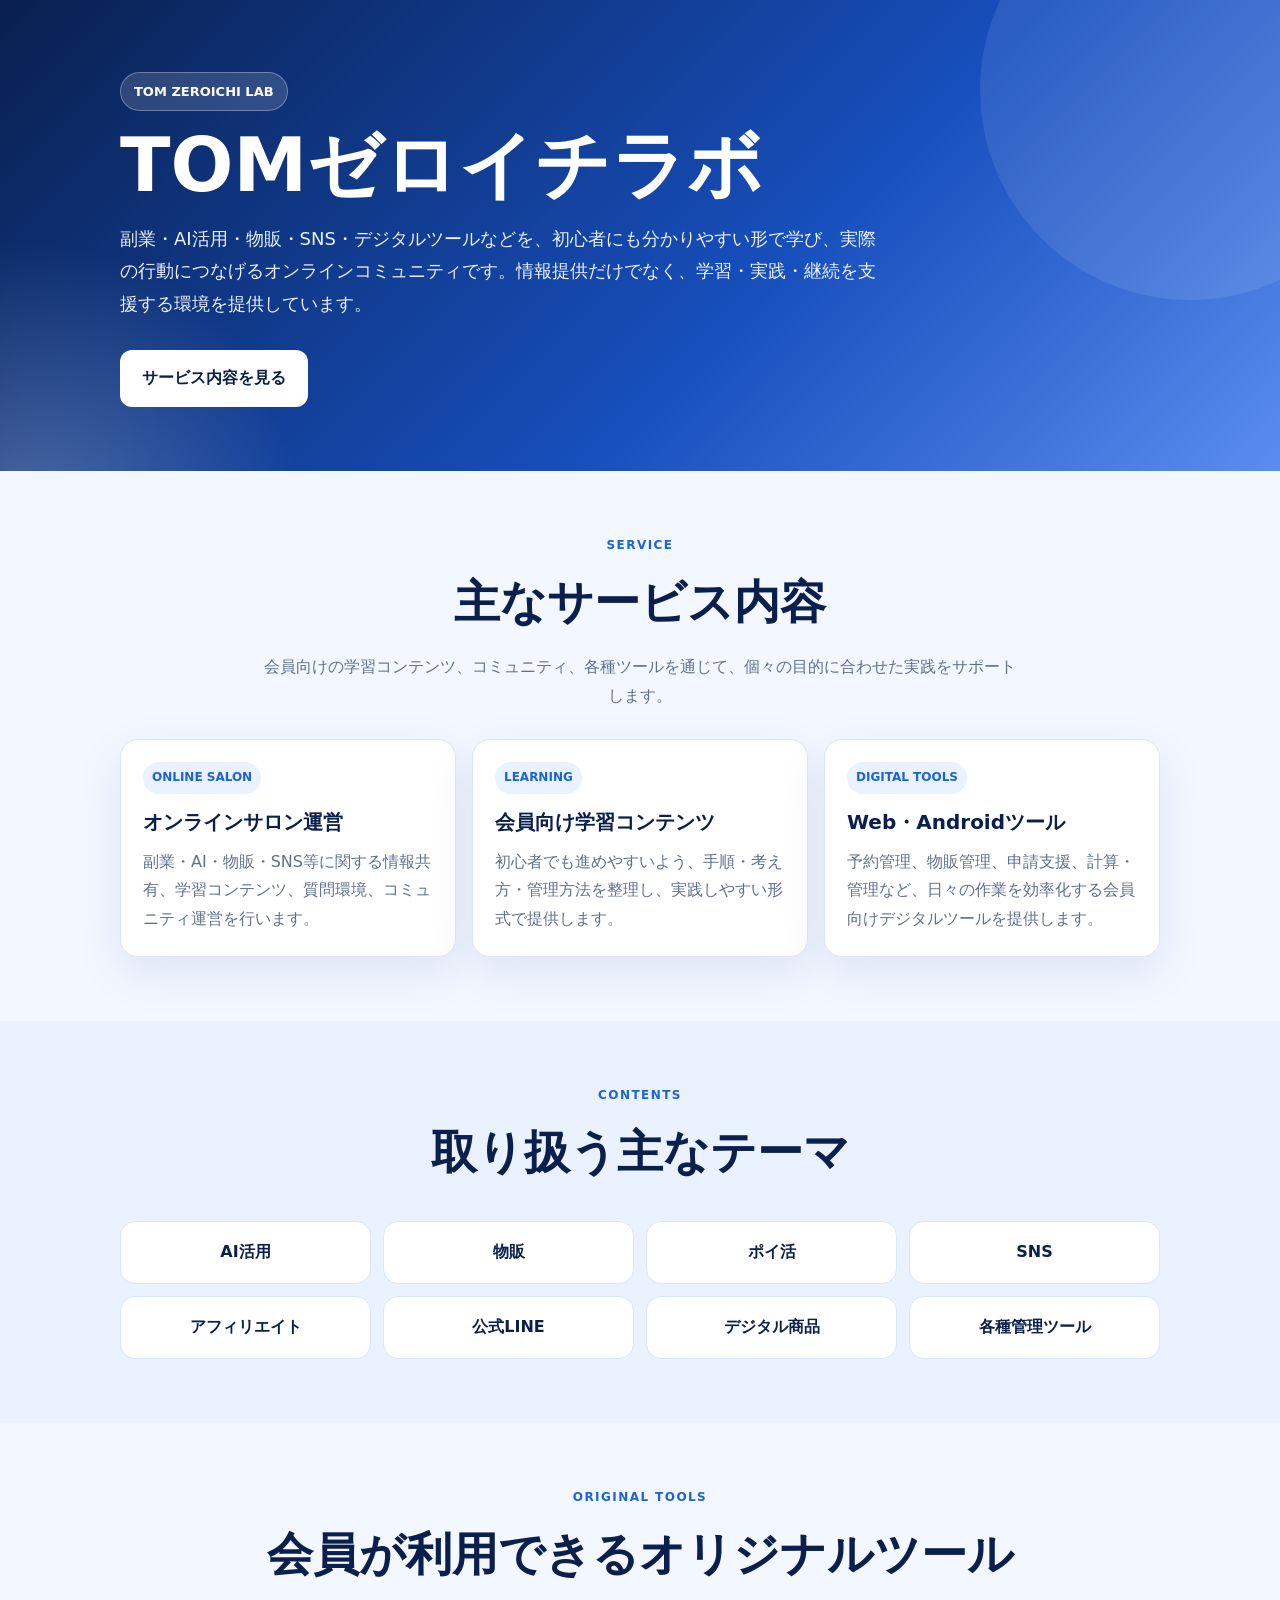
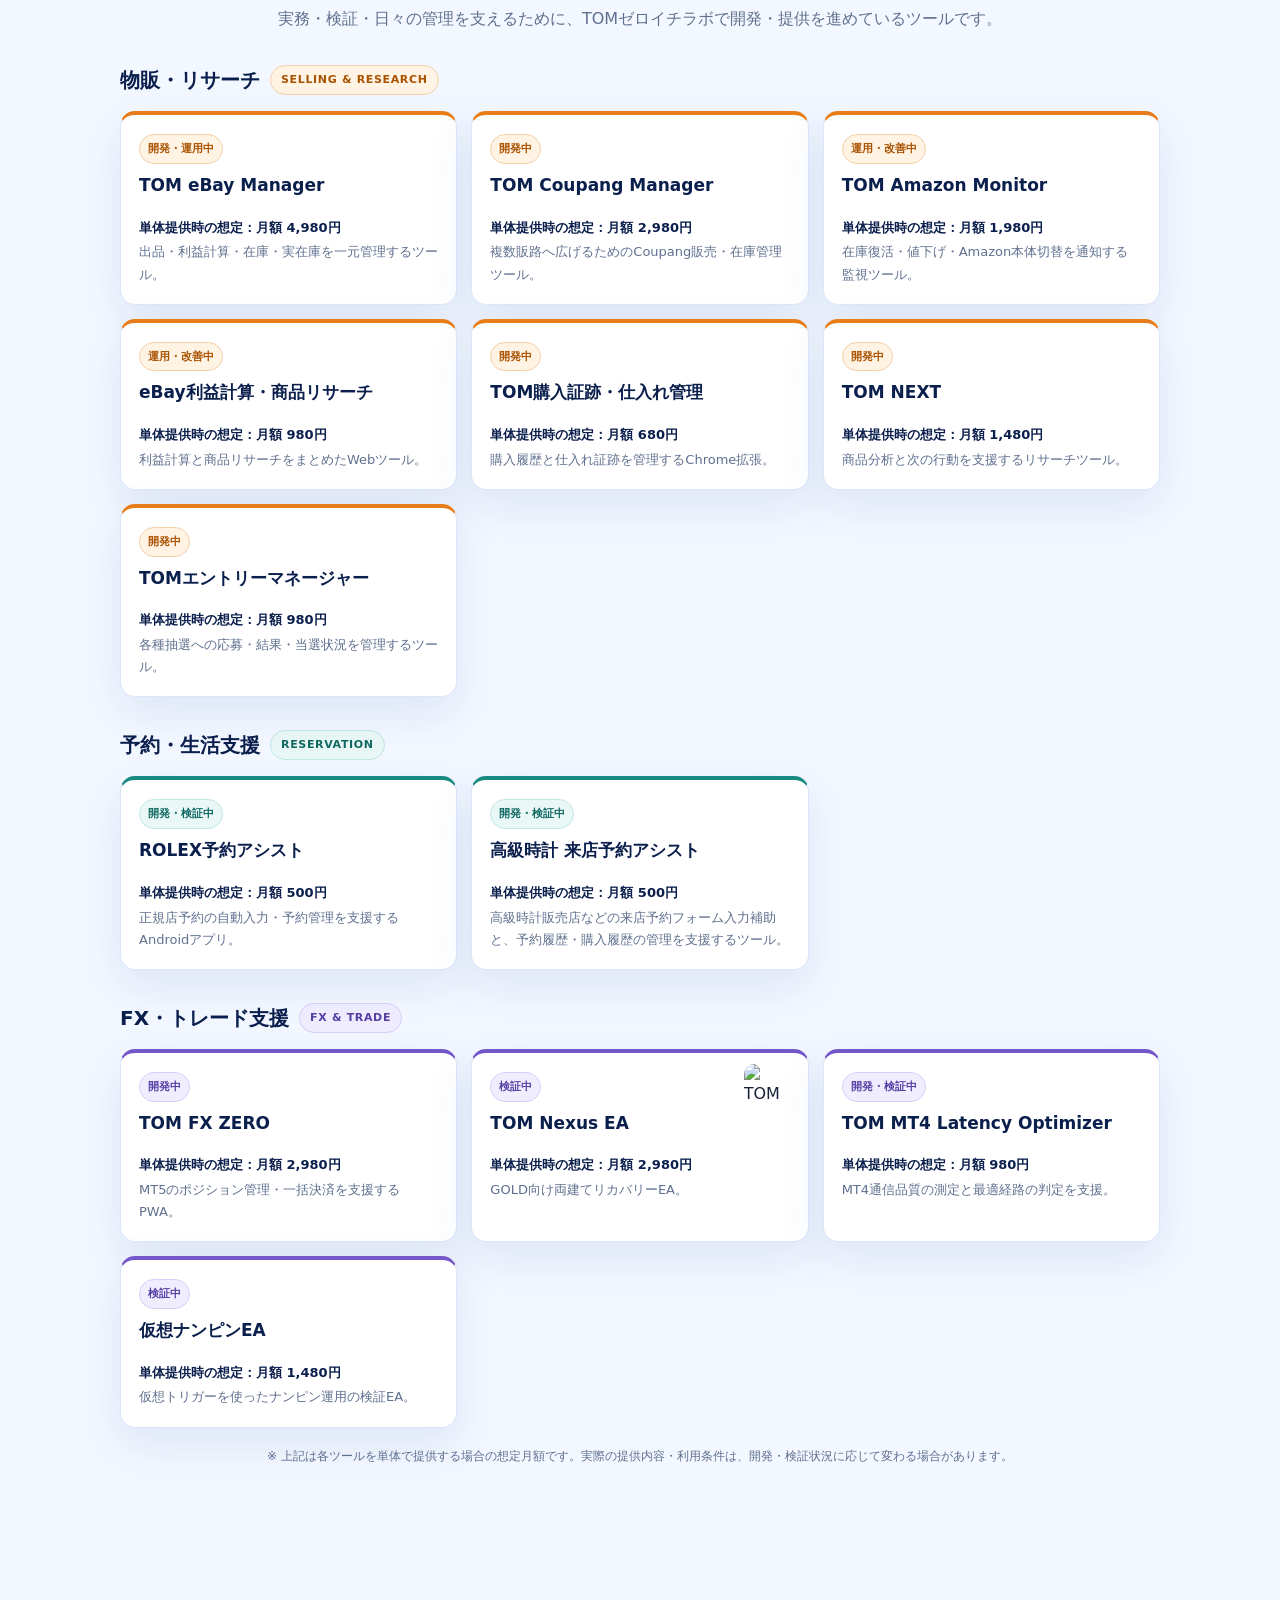
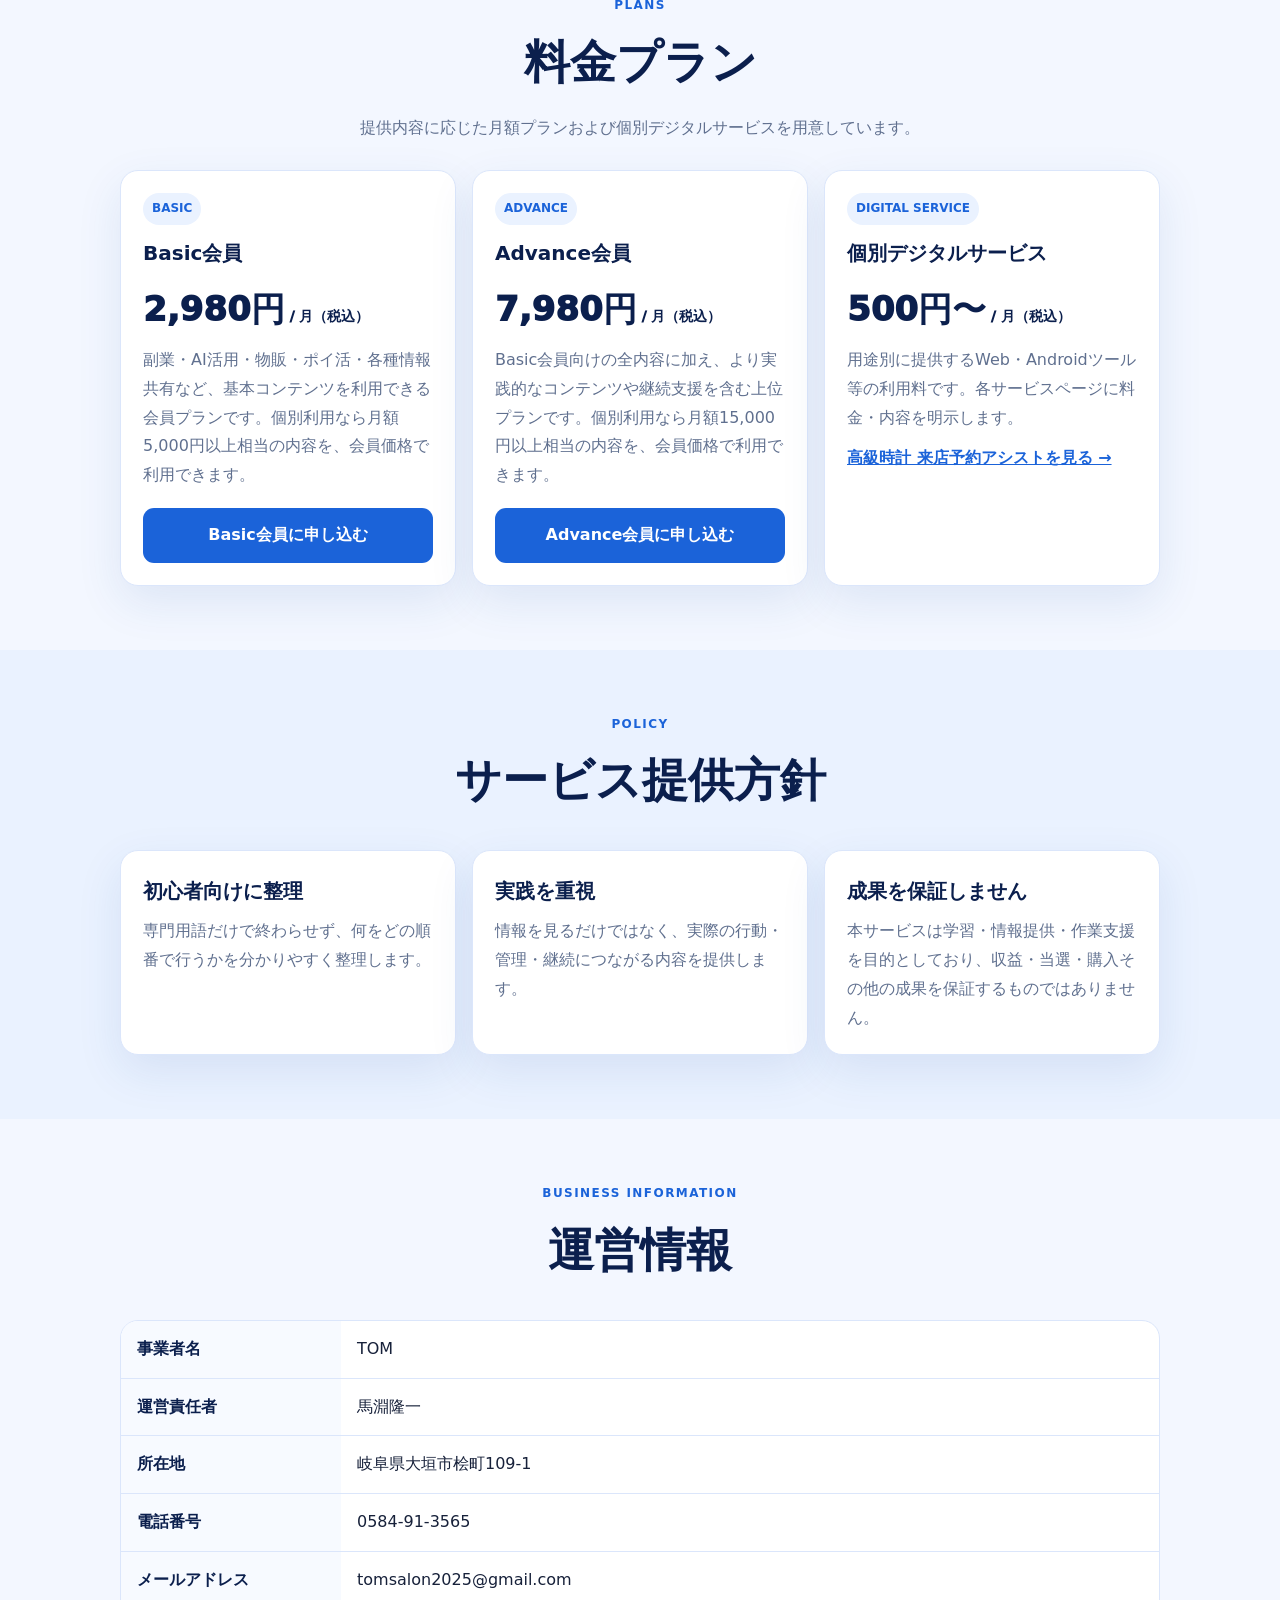
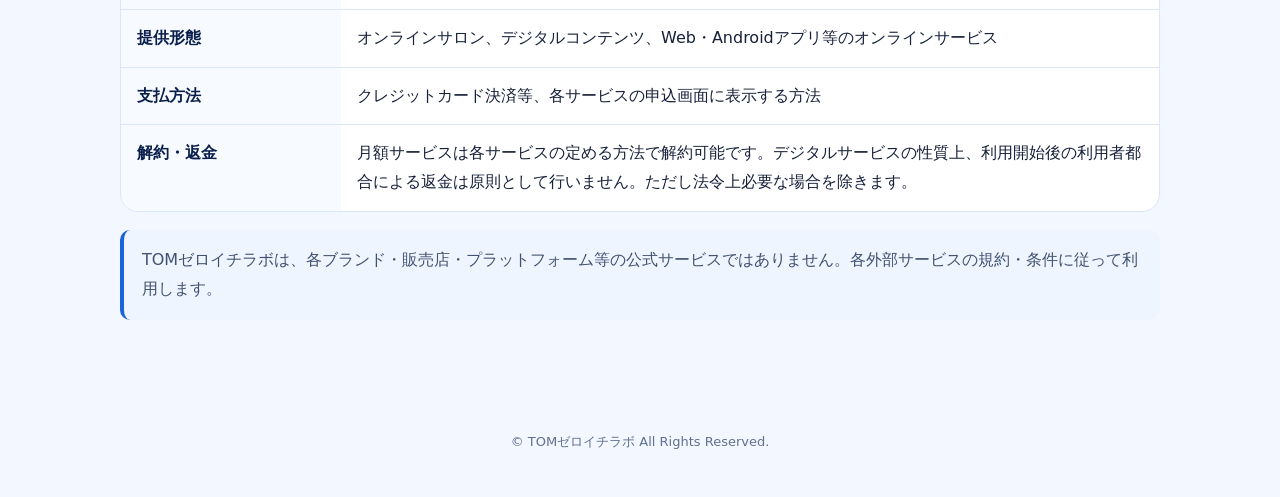
==== zeroichi-lab/index.html @ b8b0b431 "Use verified public URL for TOM Nexus EA image" ====
<!doctype html>
<html lang="ja">
<head>
<meta charset="utf-8">
<meta name="viewport" content="width=device-width,initial-scale=1">
<title>TOMゼロイチラボ｜サービス案内</title>
<meta name="description" content="TOMゼロイチラボは、副業・AI活用・物販・SNS・各種デジタルツールを学び実践するオンラインコミュニティです。">
<style>
:root{--bg:#f3f7ff;--navy:#0b1f4d;--blue:#1b63d9;--sky:#5b8def;--card:#fff;--text:#17213a;--muted:#60708f;--line:#dbe6fb;--soft:#eaf2ff;--shadow:0 16px 45px rgba(30,80,160,.10)}
*{box-sizing:border-box}html{scroll-behavior:smooth}body{margin:0;font-family:system-ui,-apple-system,"Segoe UI","Hiragino Kaku Gothic ProN","Yu Gothic",Meiryo,sans-serif;background:var(--bg);color:var(--text);line-height:1.8;-webkit-font-smoothing:antialiased}a{color:inherit}.wrap{width:min(1040px,calc(100% - 32px));margin:auto}.top{background:linear-gradient(135deg,#09204f 0%,#174fbd 60%,#5b8def 100%);color:#fff;padding:72px 0 64px;position:relative;overflow:hidden;isolation:isolate}.top:before{content:"";position:absolute;width:560px;height:560px;border-radius:50%;background:radial-gradient(circle,rgba(255,255,255,.24),rgba(255,255,255,0) 68%);left:-250px;bottom:-320px;animation:heroGlow 8s ease-in-out infinite}.top:after{content:"";position:absolute;width:420px;height:420px;border-radius:50%;background:rgba(255,255,255,.09);right:-120px;top:-120px;animation:heroFloat 9s ease-in-out infinite}.top .wrap{position:relative;z-index:1}.badge{display:inline-block;background:rgba(255,255,255,.14);border:1px solid rgba(255,255,255,.3);padding:7px 13px;border-radius:999px;font-weight:800;font-size:13px;animation:heroIn .65s ease both}.top h1{font-size:clamp(40px,7vw,74px);line-height:1.05;margin:16px 0 18px;animation:heroIn .75s .08s ease both}.top p{max-width:760px;font-size:18px;color:#eaf2ff;animation:heroIn .75s .18s ease both}.top .cta{animation:heroIn .75s .28s ease both}@keyframes heroIn{from{opacity:0;transform:translateY(18px)}to{opacity:1;transform:translateY(0)}}@keyframes heroFloat{0%,100%{transform:translate3d(0,0,0) scale(1)}50%{transform:translate3d(-28px,30px,0) scale(1.08)}}@keyframes heroGlow{0%,100%{transform:scale(.9);opacity:.45}50%{transform:scale(1.15);opacity:1}}.cta{display:inline-block;background:#fff;color:var(--navy);font-weight:900;padding:14px 22px;border-radius:12px;text-decoration:none;margin-top:12px}.section{padding:64px 0}.head{text-align:center;margin-bottom:28px}.eyebrow{color:var(--blue);font-weight:900;letter-spacing:.12em;font-size:12px;text-transform:uppercase}.head h2{font-size:clamp(28px,5vw,46px);margin:4px 0 10px;color:var(--navy)}.lead{max-width:760px;margin:auto;color:var(--muted)}.grid{display:grid;grid-template-columns:repeat(3,1fr);gap:16px}.card{background:var(--card);border:1px solid var(--line);border-radius:18px;padding:22px;box-shadow:var(--shadow)}.card h3{margin:0 0 8px;color:var(--navy);font-size:20px}.card p{margin:0;color:var(--muted)}.pill{display:inline-block;background:var(--soft);color:var(--blue);font-weight:800;font-size:12px;padding:5px 9px;border-radius:999px;margin-bottom:10px}.contents{display:grid;grid-template-columns:repeat(4,1fr);gap:12px}.content{background:#fff;border:1px solid var(--line);border-radius:15px;padding:16px;text-align:center;font-weight:800;color:var(--navy)}.tool-groups{display:grid;gap:30px}.tool-group-title{display:flex;align-items:center;gap:10px;margin:0 0 13px;color:var(--navy);font-size:20px}.tool-group-title span{display:inline-block;border-radius:999px;padding:4px 10px;font-size:11px;letter-spacing:.06em}.tool-catalog{display:grid;grid-template-columns:repeat(3,1fr);gap:14px}.tool-card{background:#fff;border:1px solid var(--line);border-top-width:4px;border-radius:15px;padding:18px;box-shadow:var(--shadow);position:relative}.tool-card h3{margin:9px 0 6px;color:var(--navy);font-size:17px;line-height:1.45}.tool-card-image{position:absolute;top:11px;right:12px;width:52px;height:52px;object-fit:contain;border-radius:10px}.tool-card.has-image h3{padding-right:58px}.tool-card p{margin:0;color:var(--muted);font-size:13px;line-height:1.7}.tool-status{display:inline-block;border-radius:999px;padding:4px 8px;font-size:11px;font-weight:800}.tool-price{display:inline-block;margin-top:12px;color:var(--navy);font-size:13px;font-weight:900}.tool-card.selling{border-top-color:#e67d19}.tool-card.selling .tool-status,.tool-group-title.selling span{background:#fff3e4;color:#a95200;border:1px solid #f4d0a9}.tool-card.reserve{border-top-color:#168a83}.tool-card.reserve .tool-status,.tool-group-title.reserve span{background:#e9f8f6;color:#126963;border:1px solid #bfe8e3}.tool-card.trade{border-top-color:#7657c9}.tool-card.trade .tool-status,.tool-group-title.trade span{background:#f0edff;color:#5740a4;border:1px solid #d7cff7}.value-note{margin:18px auto 0;max-width:760px;color:var(--muted);font-size:12px;text-align:center}.plans{display:grid;grid-template-columns:repeat(3,1fr);gap:16px}.price{font-size:34px;font-weight:1000;color:var(--navy);margin:6px 0}.price small{font-size:14px}.tool-link{display:inline-block;margin-top:12px;color:var(--blue);font-weight:800}.plan-cta{display:block;margin-top:18px;padding:13px 16px;border-radius:11px;background:var(--blue);color:#fff;text-align:center;text-decoration:none;font-weight:900}.plan-cta:hover{background:#154fb1}.info{background:#fff;border:1px solid var(--line);border-radius:18px;overflow:hidden}.row{display:grid;grid-template-columns:220px 1fr;border-bottom:1px solid var(--line)}.row:last-child{border-bottom:none}.row b,.row div{padding:14px 16px}.row b{background:#f7faff;color:var(--navy)}.notice{background:#eef5ff;border-left:4px solid var(--blue);padding:16px 18px;border-radius:10px;color:#42516f}.footer{padding:30px 0 44px;text-align:center;color:var(--muted);font-size:13px}@media(max-width:820px){.grid,.plans,.tool-catalog{grid-template-columns:1fr}.contents{grid-template-columns:repeat(2,1fr)}.row{grid-template-columns:1fr}.row b{padding-bottom:5px}.row div{padding-top:5px}.top{padding-top:52px}}@media(prefers-reduced-motion:reduce){.top:before,.top:after,.badge,.top h1,.top p,.top .cta{animation:none}}.reveal-item{opacity:0;transform:translateY(24px);transition:opacity .7s ease,transform .7s ease}.reveal-item.reveal-visible{opacity:1;transform:translateY(0)}.reveal-item .card,.reveal-item .tool-card,.reveal-item .content,.reveal-item .info{transition:transform .25s ease,box-shadow .25s ease}.reveal-item .card:hover,.reveal-item .tool-card:hover,.reveal-item .content:hover{transform:translateY(-4px);box-shadow:0 18px 36px rgba(30,80,160,.16)}@media(prefers-reduced-motion:reduce){.reveal-item{opacity:1;transform:none;transition:none}}
</style>
</head>
<body>
<header class="top">
  <div class="wrap">
    <span class="badge">TOM ZEROICHI LAB</span>
    <h1>TOMゼロイチラボ</h1>
    <p>副業・AI活用・物販・SNS・デジタルツールなどを、初心者にも分かりやすい形で学び、実際の行動につなげるオンラインコミュニティです。情報提供だけでなく、学習・実践・継続を支援する環境を提供しています。</p>
    <a class="cta" href="#service">サービス内容を見る</a>
  </div>
</header>

<section class="section" id="service">
  <div class="wrap">
    <div class="head"><div class="eyebrow">Service</div><h2>主なサービス内容</h2><p class="lead">会員向けの学習コンテンツ、コミュニティ、各種ツールを通じて、個々の目的に合わせた実践をサポートします。</p></div>
    <div class="grid">
      <div class="card"><span class="pill">ONLINE SALON</span><h3>オンラインサロン運営</h3><p>副業・AI・物販・SNS等に関する情報共有、学習コンテンツ、質問環境、コミュニティ運営を行います。</p></div>
      <div class="card"><span class="pill">LEARNING</span><h3>会員向け学習コンテンツ</h3><p>初心者でも進めやすいよう、手順・考え方・管理方法を整理し、実践しやすい形式で提供します。</p></div>
      <div class="card"><span class="pill">DIGITAL TOOLS</span><h3>Web・Androidツール</h3><p>予約管理、物販管理、申請支援、計算・管理など、日々の作業を効率化する会員向けデジタルツールを提供します。</p></div>
    </div>
  </div>
</section>

<section class="section" style="background:#eaf2ff">
  <div class="wrap">
    <div class="head"><div class="eyebrow">Contents</div><h2>取り扱う主なテーマ</h2></div>
    <div class="contents">
      <div class="content">AI活用</div><div class="content">物販</div><div class="content">ポイ活</div><div class="content">SNS</div>
      <div class="content">アフィリエイト</div><div class="content">公式LINE</div><div class="content">デジタル商品</div><div class="content">各種管理ツール</div>
    </div>
  </div>
</section>



<section class="section" id="tools">
  <div class="wrap">
    <div class="head"><div class="eyebrow">Original Tools</div><h2>会員が利用できるオリジナルツール</h2><p class="lead">実務・検証・日々の管理を支えるために、TOMゼロイチラボで開発・提供を進めているツールです。</p></div>
    <div class="tool-groups">
      <div class="tool-group">
        <h3 class="tool-group-title selling">物販・リサーチ <span>SELLING &amp; RESEARCH</span></h3>
        <div class="tool-catalog">
          <div class="tool-card selling"><span class="tool-status">開発・運用中</span><h3>TOM eBay Manager</h3><span class="tool-price">単体提供時の想定：月額 4,980円</span><p>出品・利益計算・在庫・実在庫を一元管理するツール。</p></div>
          <div class="tool-card selling"><span class="tool-status">開発中</span><h3>TOM Coupang Manager</h3><span class="tool-price">単体提供時の想定：月額 2,980円</span><p>複数販路へ広げるためのCoupang販売・在庫管理ツール。</p></div>
          <div class="tool-card selling"><span class="tool-status">運用・改善中</span><h3>TOM Amazon Monitor</h3><span class="tool-price">単体提供時の想定：月額 1,980円</span><p>在庫復活・値下げ・Amazon本体切替を通知する監視ツール。</p></div>
          <div class="tool-card selling"><span class="tool-status">運用・改善中</span><h3>eBay利益計算・商品リサーチ</h3><span class="tool-price">単体提供時の想定：月額 980円</span><p>利益計算と商品リサーチをまとめたWebツール。</p></div>
          <div class="tool-card selling"><span class="tool-status">開発中</span><h3>TOM購入証跡・仕入れ管理</h3><span class="tool-price">単体提供時の想定：月額 680円</span><p>購入履歴と仕入れ証跡を管理するChrome拡張。</p></div>
          <div class="tool-card selling"><span class="tool-status">開発中</span><h3>TOM NEXT</h3><span class="tool-price">単体提供時の想定：月額 1,480円</span><p>商品分析と次の行動を支援するリサーチツール。</p></div><div class="tool-card selling"><span class="tool-status">開発中</span><h3>TOMエントリーマネージャー</h3><span class="tool-price">単体提供時の想定：月額 980円</span><p>各種抽選への応募・結果・当選状況を管理するツール。</p></div>
        </div>
      </div>
      <div class="tool-group">
        <h3 class="tool-group-title reserve">予約・生活支援 <span>RESERVATION</span></h3>
        <div class="tool-catalog">
          <div class="tool-card reserve"><span class="tool-status">開発・検証中</span><h3>ROLEX予約アシスト</h3><span class="tool-price">単体提供時の想定：月額 500円</span><p>正規店予約の自動入力・予約管理を支援するAndroidアプリ。</p></div>
          <div class="tool-card reserve"><span class="tool-status">開発・検証中</span><h3>高級時計 来店予約アシスト</h3><span class="tool-price">単体提供時の想定：月額 500円</span><p>高級時計販売店などの来店予約フォーム入力補助と、予約履歴・購入履歴の管理を支援するツール。</p></div>
        </div>
      </div>
      <div class="tool-group">
        <h3 class="tool-group-title trade">FX・トレード支援 <span>FX &amp; TRADE</span></h3>
        <div class="tool-catalog">
          <div class="tool-card trade"><span class="tool-status">開発中</span><h3>TOM FX ZERO</h3><span class="tool-price">単体提供時の想定：月額 2,980円</span><p>MT5のポジション管理・一括決済を支援するPWA。</p></div>
          <div class="tool-card trade has-image"><img class="tool-card-image" src="https://raw.githubusercontent.com/TomZeroichi/lab_lp/main/zeroichi-lab/assets/tom-nexus-ea.png?v=1" alt="TOM Nexus EA"><span class="tool-status">検証中</span><h3>TOM Nexus EA</h3><span class="tool-price">単体提供時の想定：月額 2,980円</span><p>GOLD向け両建てリカバリーEA。</p></div>
          <div class="tool-card trade"><span class="tool-status">開発・検証中</span><h3>TOM MT4 Latency Optimizer</h3><span class="tool-price">単体提供時の想定：月額 980円</span><p>MT4通信品質の測定と最適経路の判定を支援。</p></div>
          
          <div class="tool-card trade"><span class="tool-status">検証中</span><h3>仮想ナンピンEA</h3><span class="tool-price">単体提供時の想定：月額 1,480円</span><p>仮想トリガーを使ったナンピン運用の検証EA。</p></div>
        </div>
      </div>
    </div>
    <p class="value-note">※ 上記は各ツールを単体で提供する場合の想定月額です。実際の提供内容・利用条件は、開発・検証状況に応じて変わる場合があります。</p>
  </div>
</section>

<section class="section">
  <div class="wrap">
    <div class="head"><div class="eyebrow">Plans</div><h2>料金プラン</h2><p class="lead">提供内容に応じた月額プランおよび個別デジタルサービスを用意しています。</p></div>
    <div class="plans">
      <div class="card"><span class="pill">BASIC</span><h3>Basic会員</h3><div class="price">2,980円<small> / 月（税込）</small></div><p>副業・AI活用・物販・ポイ活・各種情報共有など、基本コンテンツを利用できる会員プランです。個別利用なら月額5,000円以上相当の内容を、会員価格で利用できます。</p><a class="plan-cta" href="https://square.link/u/rl24y2m4">Basic会員に申し込む</a></div>
      <div class="card"><span class="pill">ADVANCE</span><h3>Advance会員</h3><div class="price">7,980円<small> / 月（税込）</small></div><p>Basic会員向けの全内容に加え、より実践的なコンテンツや継続支援を含む上位プランです。個別利用なら月額15,000円以上相当の内容を、会員価格で利用できます。</p><a class="plan-cta" href="https://square.link/u/UYFCsQj2">Advance会員に申し込む</a></div>
      <div class="card"><span class="pill">DIGITAL SERVICE</span><h3>個別デジタルサービス</h3><div class="price">500円〜<small> / 月（税込）</small></div><p>用途別に提供するWeb・Androidツール等の利用料です。各サービスページに料金・内容を明示します。</p><a class="tool-link" href="../">高級時計 来店予約アシストを見る →</a></div>
    </div>
  </div>
</section>

<section class="section" style="background:#eaf2ff">
  <div class="wrap">
    <div class="head"><div class="eyebrow">Policy</div><h2>サービス提供方針</h2></div>
    <div class="grid">
      <div class="card"><h3>初心者向けに整理</h3><p>専門用語だけで終わらせず、何をどの順番で行うかを分かりやすく整理します。</p></div>
      <div class="card"><h3>実践を重視</h3><p>情報を見るだけではなく、実際の行動・管理・継続につながる内容を提供します。</p></div>
      <div class="card"><h3>成果を保証しません</h3><p>本サービスは学習・情報提供・作業支援を目的としており、収益・当選・購入その他の成果を保証するものではありません。</p></div>
    </div>
  </div>
</section>

<section class="section">
  <div class="wrap">
    <div class="head"><div class="eyebrow">Business Information</div><h2>運営情報</h2></div>
    <div class="info">
      <div class="row"><b>事業者名</b><div>TOM</div></div>
      <div class="row"><b>運営責任者</b><div>馬淵隆一</div></div>
      <div class="row"><b>所在地</b><div>岐阜県大垣市桧町109-1</div></div>
      <div class="row"><b>電話番号</b><div>0584-91-3565</div></div>
      <div class="row"><b>メールアドレス</b><div>tomsalon2025@gmail.com</div></div>
      <div class="row"><b>提供形態</b><div>オンラインサロン、デジタルコンテンツ、Web・Androidアプリ等のオンラインサービス</div></div>
      <div class="row"><b>支払方法</b><div>クレジットカード決済等、各サービスの申込画面に表示する方法</div></div>
      <div class="row"><b>解約・返金</b><div>月額サービスは各サービスの定める方法で解約可能です。デジタルサービスの性質上、利用開始後の利用者都合による返金は原則として行いません。ただし法令上必要な場合を除きます。</div></div>
    </div>
    <p class="notice" style="margin-top:18px">TOMゼロイチラボは、各ブランド・販売店・プラットフォーム等の公式サービスではありません。各外部サービスの規約・条件に従って利用します。</p>
  </div>
</section>

<footer class="footer">© TOMゼロイチラボ All Rights Reserved.</footer>
<script>
(() => {
  const sections = [...document.querySelectorAll('body > section')];
  if (!('IntersectionObserver' in window)) return;
  sections.forEach(section => section.classList.add('reveal-item'));
  const observer = new IntersectionObserver((entries) => {
    entries.forEach(entry => {
      if (entry.isIntersecting) {
        entry.target.classList.add('reveal-visible');
        observer.unobserve(entry.target);
      }
    });
  }, { threshold: 0.12 });
  sections.forEach(section => observer.observe(section));
})();
</script>
</body>
</html>
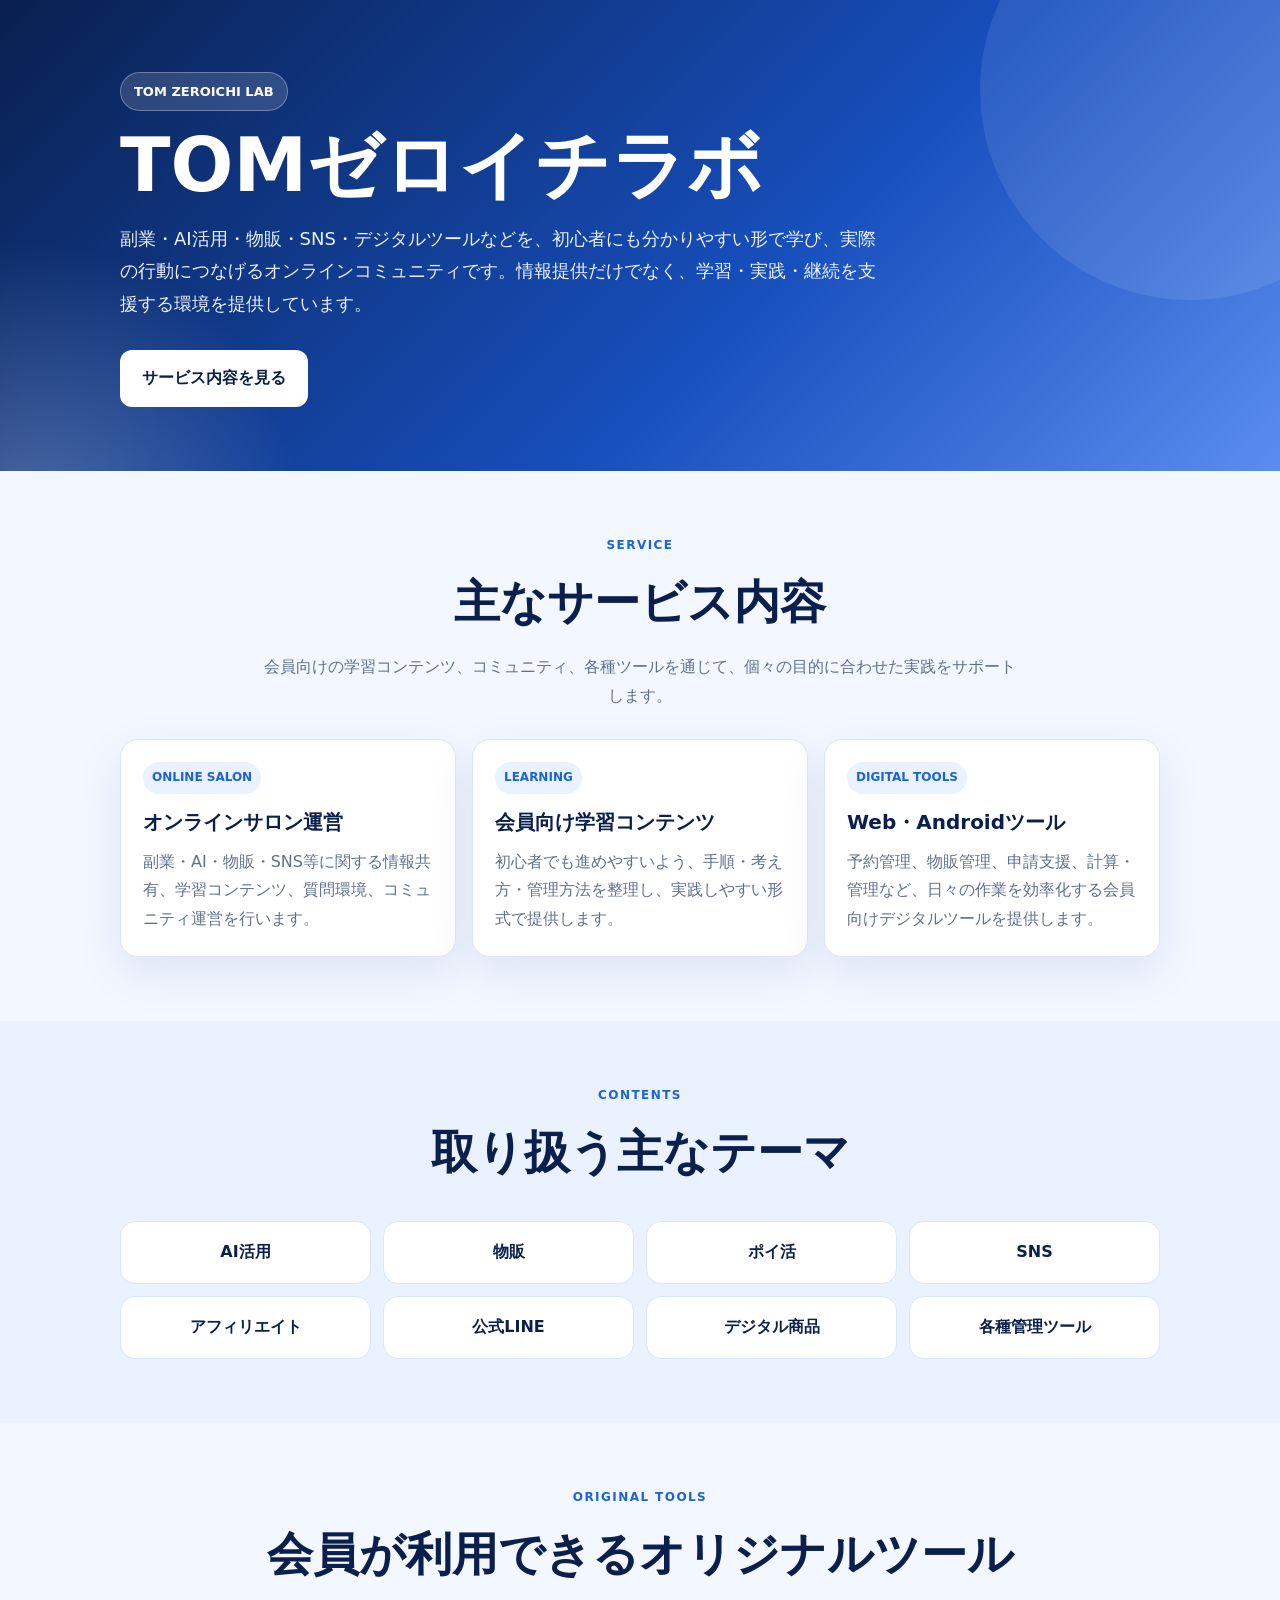
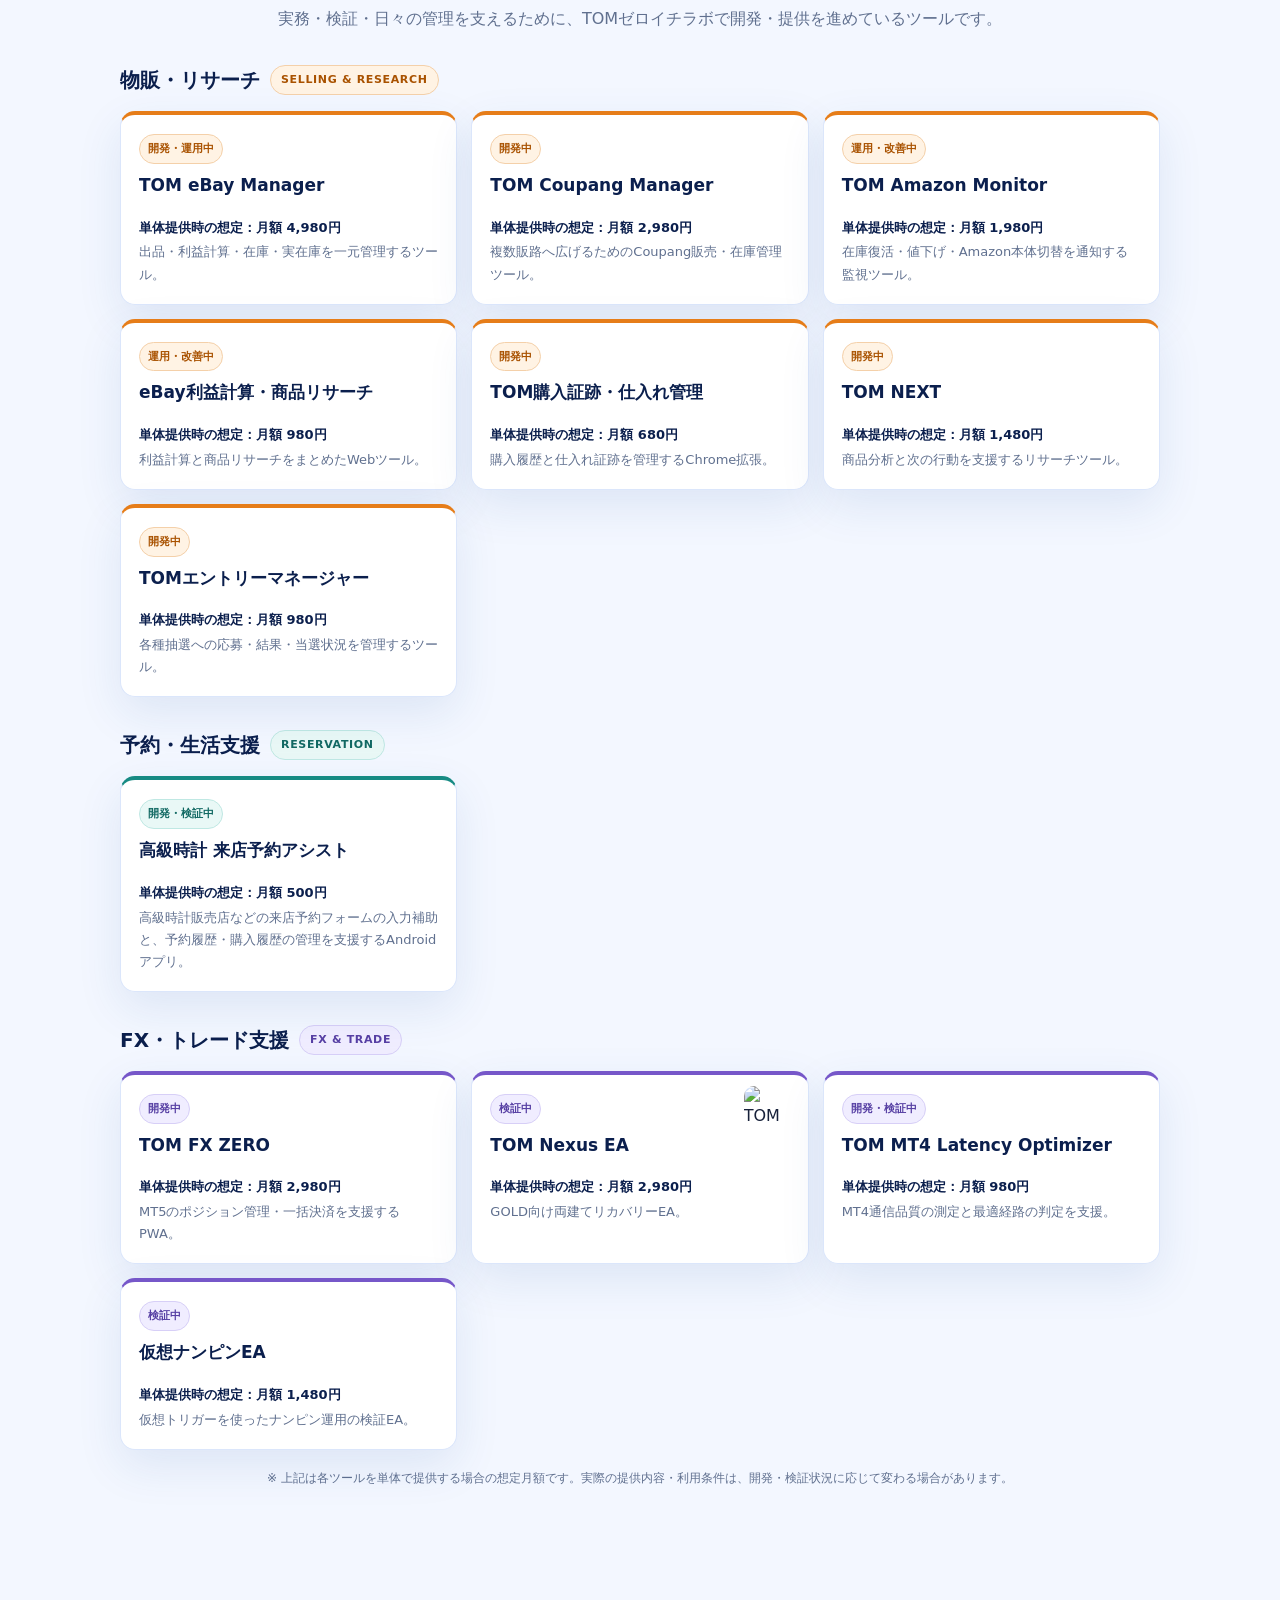
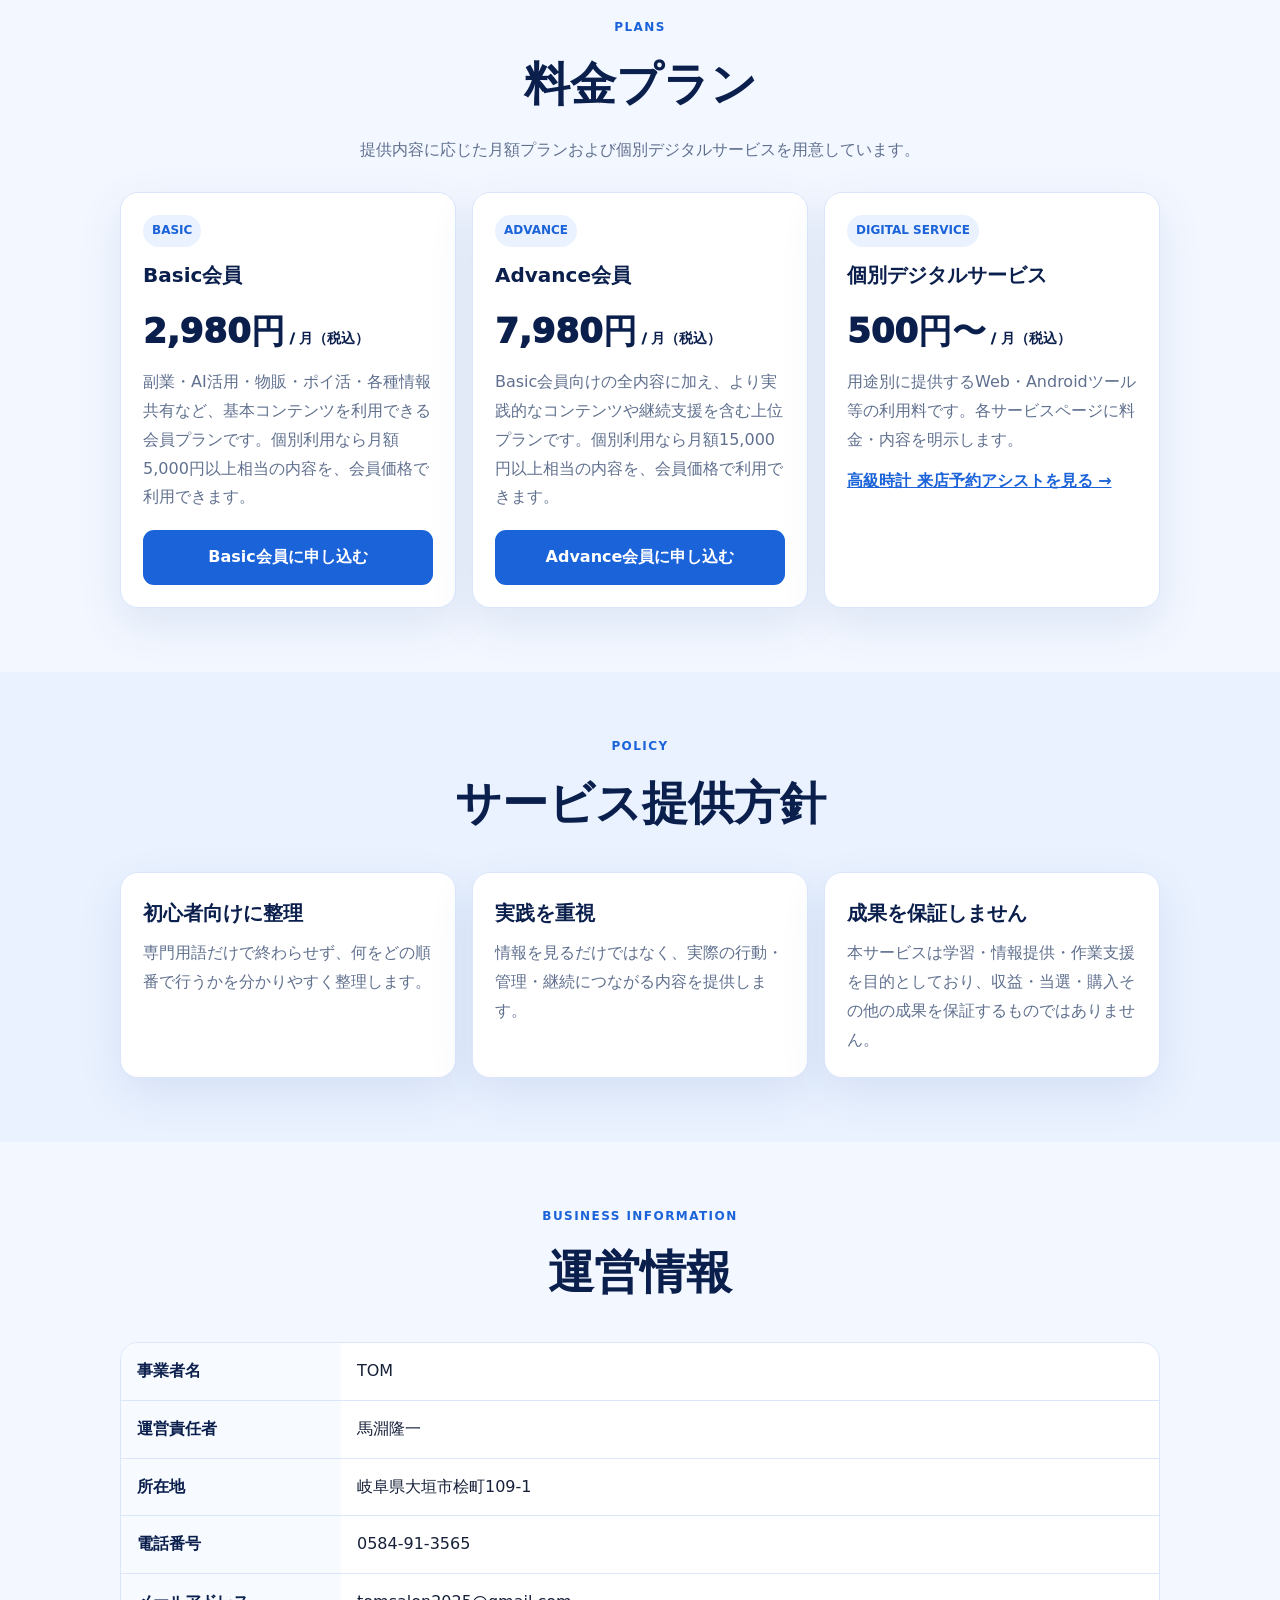
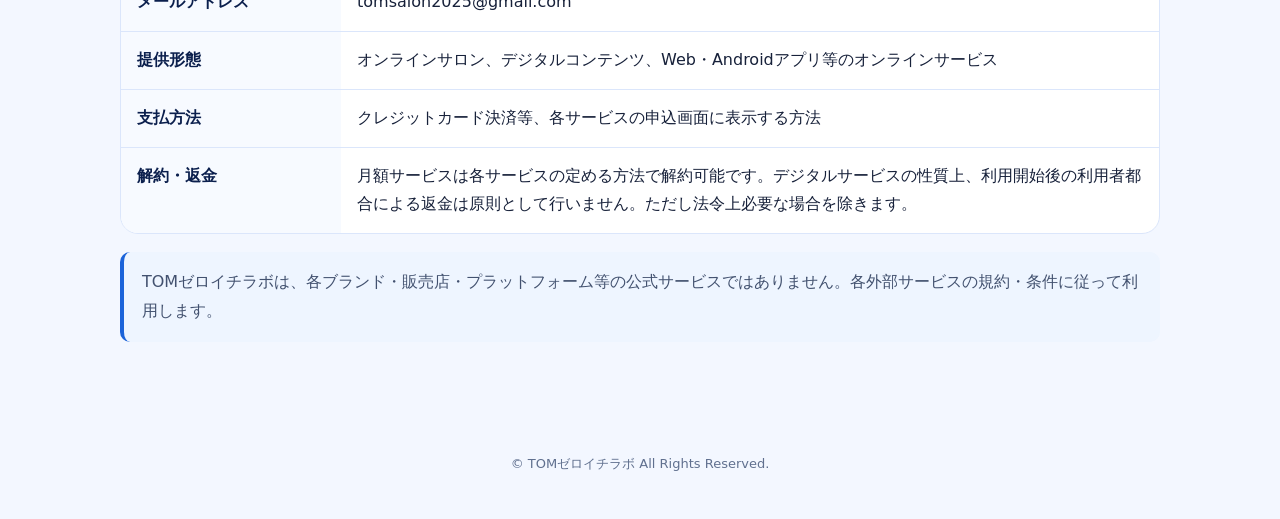
==== commit 36befc64: "Fix reservation app card and Nexus logo" ====
--- a/zeroichi-lab/index.html
+++ b/zeroichi-lab/index.html
@@ -61,15 +61,15 @@
       <div class="tool-group">
         <h3 class="tool-group-title reserve">予約・生活支援 <span>RESERVATION</span></h3>
         <div class="tool-catalog">
-          <div class="tool-card reserve"><span class="tool-status">開発・検証中</span><h3>ROLEX予約アシスト</h3><span class="tool-price">単体提供時の想定：月額 500円</span><p>正規店予約の自動入力・予約管理を支援するAndroidアプリ。</p></div>
-          <div class="tool-card reserve"><span class="tool-status">開発・検証中</span><h3>高級時計 来店予約アシスト</h3><span class="tool-price">単体提供時の想定：月額 500円</span><p>高級時計販売店などの来店予約フォーム入力補助と、予約履歴・購入履歴の管理を支援するツール。</p></div>
+          
+          <div class="tool-card reserve"><span class="tool-status">開発・検証中</span><h3>高級時計 来店予約アシスト</h3><span class="tool-price">単体提供時の想定：月額 500円</span><p>高級時計販売店などの来店予約フォームの入力補助と、予約履歴・購入履歴の管理を支援するAndroidアプリ。</p></div>
         </div>
       </div>
       <div class="tool-group">
         <h3 class="tool-group-title trade">FX・トレード支援 <span>FX &amp; TRADE</span></h3>
         <div class="tool-catalog">
           <div class="tool-card trade"><span class="tool-status">開発中</span><h3>TOM FX ZERO</h3><span class="tool-price">単体提供時の想定：月額 2,980円</span><p>MT5のポジション管理・一括決済を支援するPWA。</p></div>
-          <div class="tool-card trade has-image"><img class="tool-card-image" src="https://raw.githubusercontent.com/TomZeroichi/lab_lp/main/zeroichi-lab/assets/tom-nexus-ea.png?v=1" alt="TOM Nexus EA"><span class="tool-status">検証中</span><h3>TOM Nexus EA</h3><span class="tool-price">単体提供時の想定：月額 2,980円</span><p>GOLD向け両建てリカバリーEA。</p></div>
+          <div class="tool-card trade has-image"><img class="tool-card-image" src="assets/tom-nexus-ea.png" alt="TOM Nexus EA"><span class="tool-status">検証中</span><h3>TOM Nexus EA</h3><span class="tool-price">単体提供時の想定：月額 2,980円</span><p>GOLD向け両建てリカバリーEA。</p></div>
           <div class="tool-card trade"><span class="tool-status">開発・検証中</span><h3>TOM MT4 Latency Optimizer</h3><span class="tool-price">単体提供時の想定：月額 980円</span><p>MT4通信品質の測定と最適経路の判定を支援。</p></div>
           
           <div class="tool-card trade"><span class="tool-status">検証中</span><h3>仮想ナンピンEA</h3><span class="tool-price">単体提供時の想定：月額 1,480円</span><p>仮想トリガーを使ったナンピン運用の検証EA。</p></div>
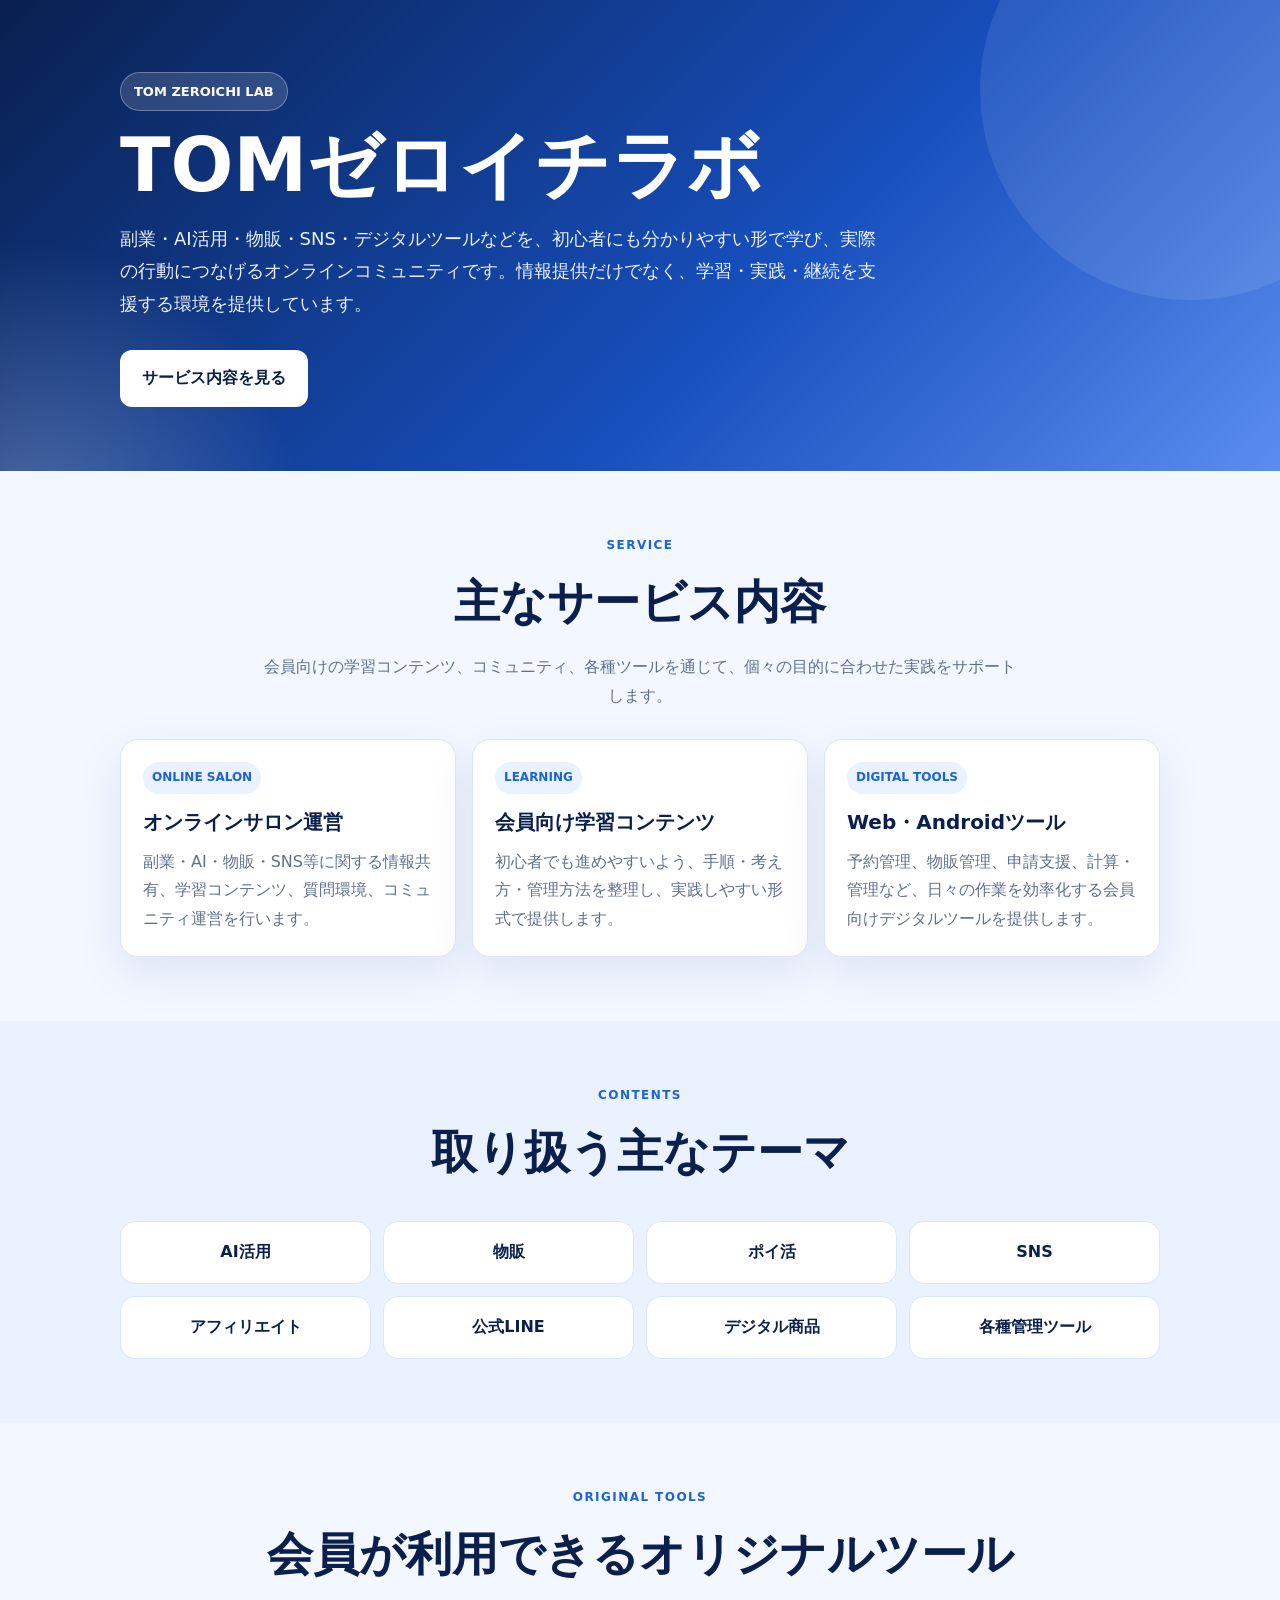
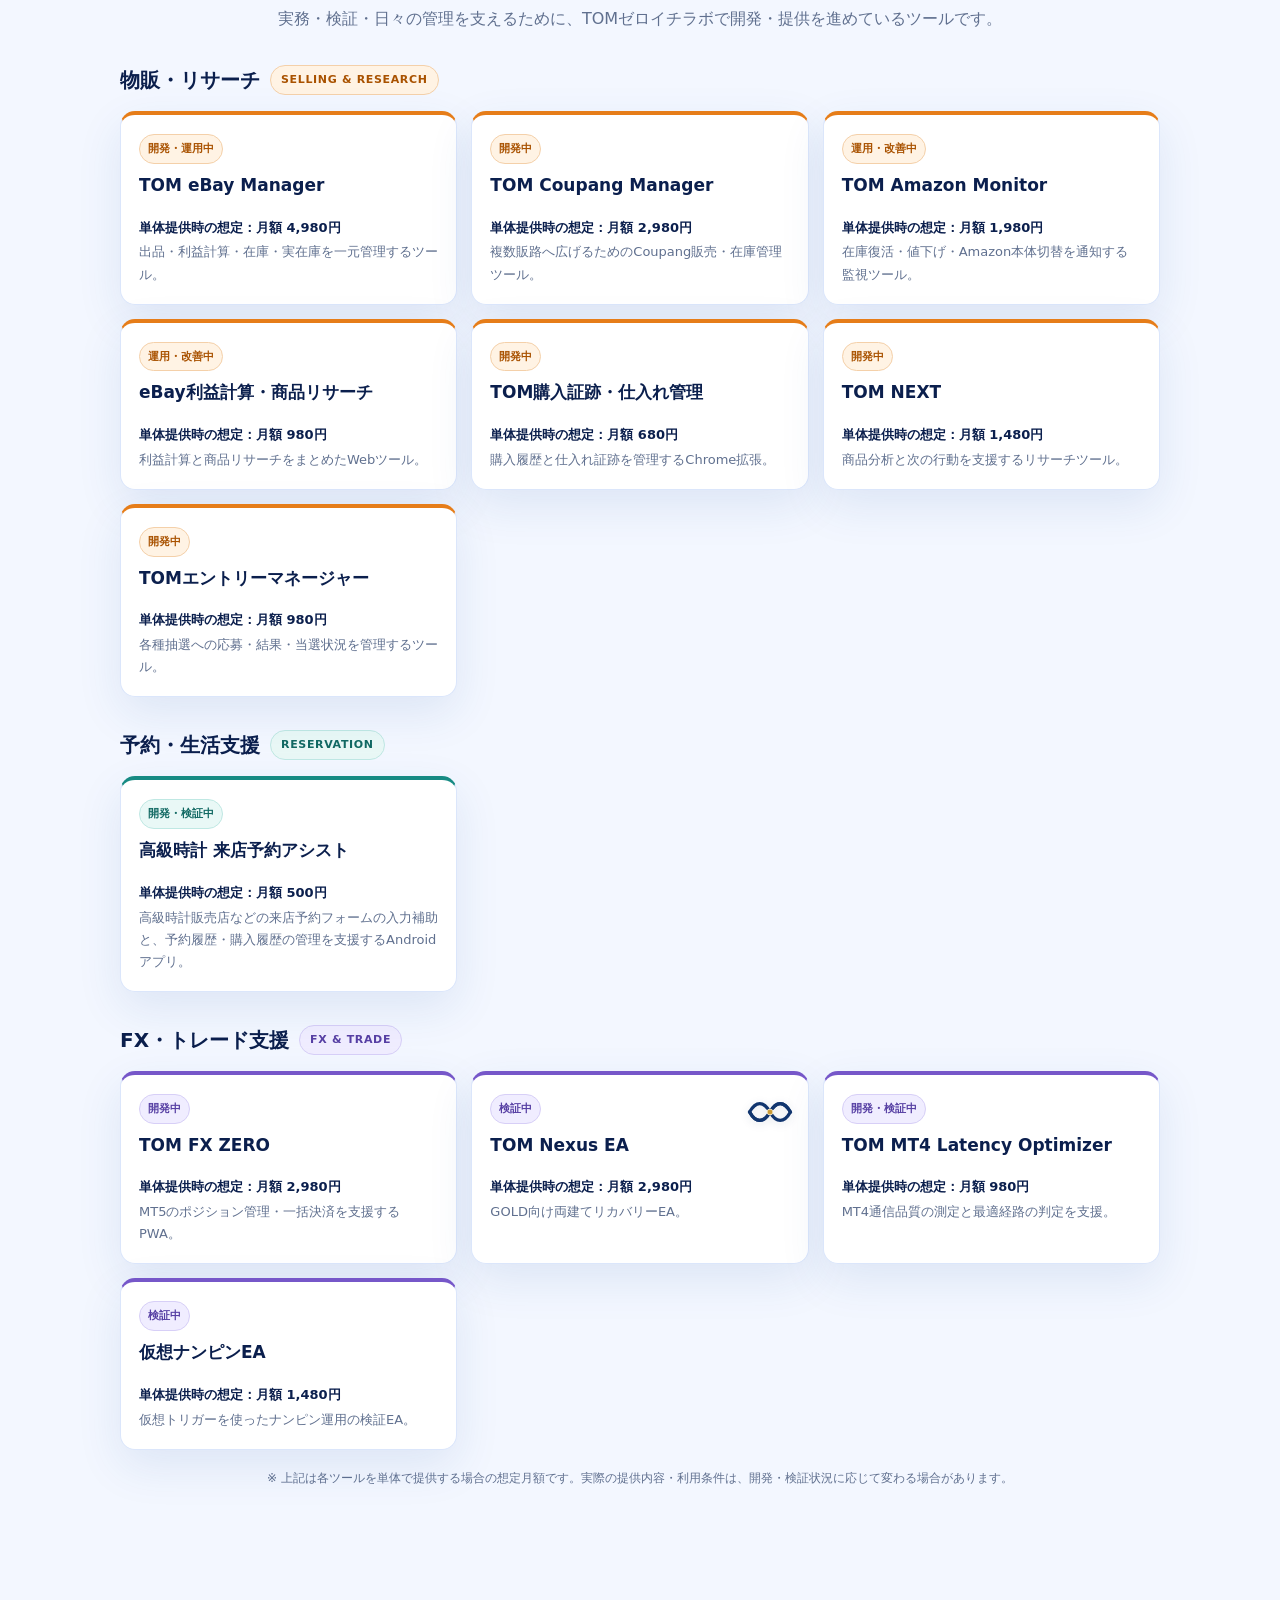
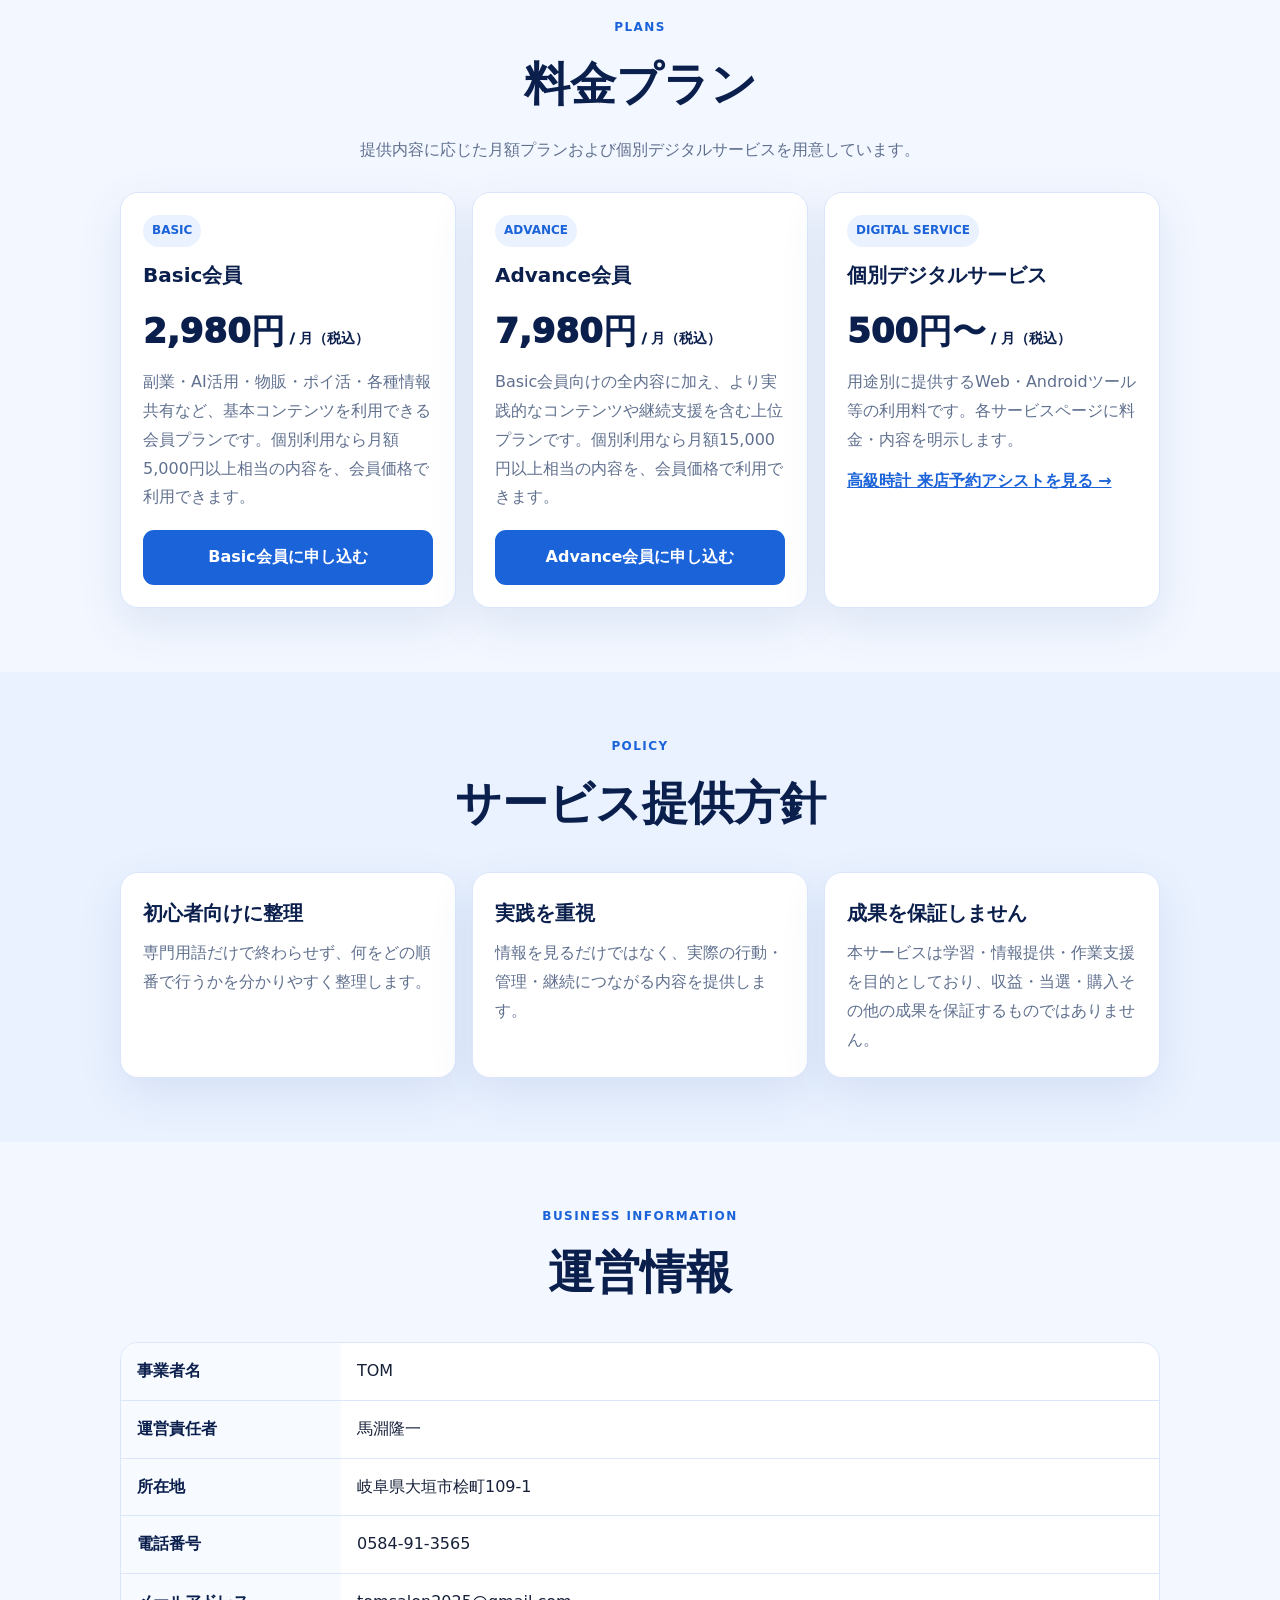
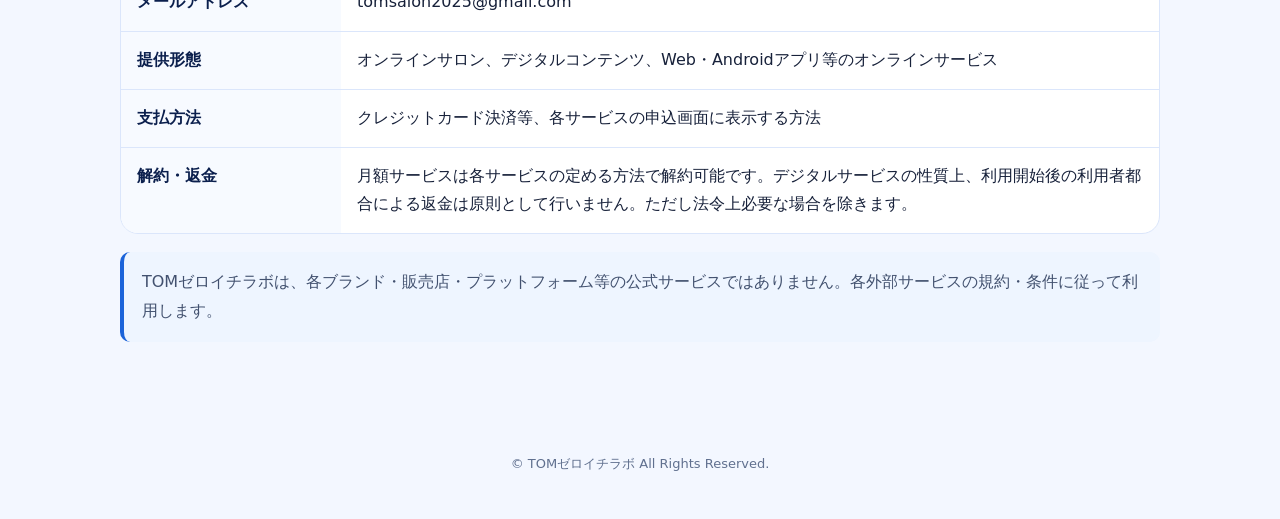
==== commit c03c436c: "Render TOM Nexus logo inline on tool card" ====
--- a/zeroichi-lab/index.html
+++ b/zeroichi-lab/index.html
@@ -7,7 +7,7 @@
 <meta name="description" content="TOMゼロイチラボは、副業・AI活用・物販・SNS・各種デジタルツールを学び実践するオンラインコミュニティです。">
 <style>
 :root{--bg:#f3f7ff;--navy:#0b1f4d;--blue:#1b63d9;--sky:#5b8def;--card:#fff;--text:#17213a;--muted:#60708f;--line:#dbe6fb;--soft:#eaf2ff;--shadow:0 16px 45px rgba(30,80,160,.10)}
-*{box-sizing:border-box}html{scroll-behavior:smooth}body{margin:0;font-family:system-ui,-apple-system,"Segoe UI","Hiragino Kaku Gothic ProN","Yu Gothic",Meiryo,sans-serif;background:var(--bg);color:var(--text);line-height:1.8;-webkit-font-smoothing:antialiased}a{color:inherit}.wrap{width:min(1040px,calc(100% - 32px));margin:auto}.top{background:linear-gradient(135deg,#09204f 0%,#174fbd 60%,#5b8def 100%);color:#fff;padding:72px 0 64px;position:relative;overflow:hidden;isolation:isolate}.top:before{content:"";position:absolute;width:560px;height:560px;border-radius:50%;background:radial-gradient(circle,rgba(255,255,255,.24),rgba(255,255,255,0) 68%);left:-250px;bottom:-320px;animation:heroGlow 8s ease-in-out infinite}.top:after{content:"";position:absolute;width:420px;height:420px;border-radius:50%;background:rgba(255,255,255,.09);right:-120px;top:-120px;animation:heroFloat 9s ease-in-out infinite}.top .wrap{position:relative;z-index:1}.badge{display:inline-block;background:rgba(255,255,255,.14);border:1px solid rgba(255,255,255,.3);padding:7px 13px;border-radius:999px;font-weight:800;font-size:13px;animation:heroIn .65s ease both}.top h1{font-size:clamp(40px,7vw,74px);line-height:1.05;margin:16px 0 18px;animation:heroIn .75s .08s ease both}.top p{max-width:760px;font-size:18px;color:#eaf2ff;animation:heroIn .75s .18s ease both}.top .cta{animation:heroIn .75s .28s ease both}@keyframes heroIn{from{opacity:0;transform:translateY(18px)}to{opacity:1;transform:translateY(0)}}@keyframes heroFloat{0%,100%{transform:translate3d(0,0,0) scale(1)}50%{transform:translate3d(-28px,30px,0) scale(1.08)}}@keyframes heroGlow{0%,100%{transform:scale(.9);opacity:.45}50%{transform:scale(1.15);opacity:1}}.cta{display:inline-block;background:#fff;color:var(--navy);font-weight:900;padding:14px 22px;border-radius:12px;text-decoration:none;margin-top:12px}.section{padding:64px 0}.head{text-align:center;margin-bottom:28px}.eyebrow{color:var(--blue);font-weight:900;letter-spacing:.12em;font-size:12px;text-transform:uppercase}.head h2{font-size:clamp(28px,5vw,46px);margin:4px 0 10px;color:var(--navy)}.lead{max-width:760px;margin:auto;color:var(--muted)}.grid{display:grid;grid-template-columns:repeat(3,1fr);gap:16px}.card{background:var(--card);border:1px solid var(--line);border-radius:18px;padding:22px;box-shadow:var(--shadow)}.card h3{margin:0 0 8px;color:var(--navy);font-size:20px}.card p{margin:0;color:var(--muted)}.pill{display:inline-block;background:var(--soft);color:var(--blue);font-weight:800;font-size:12px;padding:5px 9px;border-radius:999px;margin-bottom:10px}.contents{display:grid;grid-template-columns:repeat(4,1fr);gap:12px}.content{background:#fff;border:1px solid var(--line);border-radius:15px;padding:16px;text-align:center;font-weight:800;color:var(--navy)}.tool-groups{display:grid;gap:30px}.tool-group-title{display:flex;align-items:center;gap:10px;margin:0 0 13px;color:var(--navy);font-size:20px}.tool-group-title span{display:inline-block;border-radius:999px;padding:4px 10px;font-size:11px;letter-spacing:.06em}.tool-catalog{display:grid;grid-template-columns:repeat(3,1fr);gap:14px}.tool-card{background:#fff;border:1px solid var(--line);border-top-width:4px;border-radius:15px;padding:18px;box-shadow:var(--shadow);position:relative}.tool-card h3{margin:9px 0 6px;color:var(--navy);font-size:17px;line-height:1.45}.tool-card-image{position:absolute;top:11px;right:12px;width:52px;height:52px;object-fit:contain;border-radius:10px}.tool-card.has-image h3{padding-right:58px}.tool-card p{margin:0;color:var(--muted);font-size:13px;line-height:1.7}.tool-status{display:inline-block;border-radius:999px;padding:4px 8px;font-size:11px;font-weight:800}.tool-price{display:inline-block;margin-top:12px;color:var(--navy);font-size:13px;font-weight:900}.tool-card.selling{border-top-color:#e67d19}.tool-card.selling .tool-status,.tool-group-title.selling span{background:#fff3e4;color:#a95200;border:1px solid #f4d0a9}.tool-card.reserve{border-top-color:#168a83}.tool-card.reserve .tool-status,.tool-group-title.reserve span{background:#e9f8f6;color:#126963;border:1px solid #bfe8e3}.tool-card.trade{border-top-color:#7657c9}.tool-card.trade .tool-status,.tool-group-title.trade span{background:#f0edff;color:#5740a4;border:1px solid #d7cff7}.value-note{margin:18px auto 0;max-width:760px;color:var(--muted);font-size:12px;text-align:center}.plans{display:grid;grid-template-columns:repeat(3,1fr);gap:16px}.price{font-size:34px;font-weight:1000;color:var(--navy);margin:6px 0}.price small{font-size:14px}.tool-link{display:inline-block;margin-top:12px;color:var(--blue);font-weight:800}.plan-cta{display:block;margin-top:18px;padding:13px 16px;border-radius:11px;background:var(--blue);color:#fff;text-align:center;text-decoration:none;font-weight:900}.plan-cta:hover{background:#154fb1}.info{background:#fff;border:1px solid var(--line);border-radius:18px;overflow:hidden}.row{display:grid;grid-template-columns:220px 1fr;border-bottom:1px solid var(--line)}.row:last-child{border-bottom:none}.row b,.row div{padding:14px 16px}.row b{background:#f7faff;color:var(--navy)}.notice{background:#eef5ff;border-left:4px solid var(--blue);padding:16px 18px;border-radius:10px;color:#42516f}.footer{padding:30px 0 44px;text-align:center;color:var(--muted);font-size:13px}@media(max-width:820px){.grid,.plans,.tool-catalog{grid-template-columns:1fr}.contents{grid-template-columns:repeat(2,1fr)}.row{grid-template-columns:1fr}.row b{padding-bottom:5px}.row div{padding-top:5px}.top{padding-top:52px}}@media(prefers-reduced-motion:reduce){.top:before,.top:after,.badge,.top h1,.top p,.top .cta{animation:none}}.reveal-item{opacity:0;transform:translateY(24px);transition:opacity .7s ease,transform .7s ease}.reveal-item.reveal-visible{opacity:1;transform:translateY(0)}.reveal-item .card,.reveal-item .tool-card,.reveal-item .content,.reveal-item .info{transition:transform .25s ease,box-shadow .25s ease}.reveal-item .card:hover,.reveal-item .tool-card:hover,.reveal-item .content:hover{transform:translateY(-4px);box-shadow:0 18px 36px rgba(30,80,160,.16)}@media(prefers-reduced-motion:reduce){.reveal-item{opacity:1;transform:none;transition:none}}
+*{box-sizing:border-box}html{scroll-behavior:smooth}body{margin:0;font-family:system-ui,-apple-system,"Segoe UI","Hiragino Kaku Gothic ProN","Yu Gothic",Meiryo,sans-serif;background:var(--bg);color:var(--text);line-height:1.8;-webkit-font-smoothing:antialiased}a{color:inherit}.wrap{width:min(1040px,calc(100% - 32px));margin:auto}.top{background:linear-gradient(135deg,#09204f 0%,#174fbd 60%,#5b8def 100%);color:#fff;padding:72px 0 64px;position:relative;overflow:hidden;isolation:isolate}.top:before{content:"";position:absolute;width:560px;height:560px;border-radius:50%;background:radial-gradient(circle,rgba(255,255,255,.24),rgba(255,255,255,0) 68%);left:-250px;bottom:-320px;animation:heroGlow 8s ease-in-out infinite}.top:after{content:"";position:absolute;width:420px;height:420px;border-radius:50%;background:rgba(255,255,255,.09);right:-120px;top:-120px;animation:heroFloat 9s ease-in-out infinite}.top .wrap{position:relative;z-index:1}.badge{display:inline-block;background:rgba(255,255,255,.14);border:1px solid rgba(255,255,255,.3);padding:7px 13px;border-radius:999px;font-weight:800;font-size:13px;animation:heroIn .65s ease both}.top h1{font-size:clamp(40px,7vw,74px);line-height:1.05;margin:16px 0 18px;animation:heroIn .75s .08s ease both}.top p{max-width:760px;font-size:18px;color:#eaf2ff;animation:heroIn .75s .18s ease both}.top .cta{animation:heroIn .75s .28s ease both}@keyframes heroIn{from{opacity:0;transform:translateY(18px)}to{opacity:1;transform:translateY(0)}}@keyframes heroFloat{0%,100%{transform:translate3d(0,0,0) scale(1)}50%{transform:translate3d(-28px,30px,0) scale(1.08)}}@keyframes heroGlow{0%,100%{transform:scale(.9);opacity:.45}50%{transform:scale(1.15);opacity:1}}.cta{display:inline-block;background:#fff;color:var(--navy);font-weight:900;padding:14px 22px;border-radius:12px;text-decoration:none;margin-top:12px}.section{padding:64px 0}.head{text-align:center;margin-bottom:28px}.eyebrow{color:var(--blue);font-weight:900;letter-spacing:.12em;font-size:12px;text-transform:uppercase}.head h2{font-size:clamp(28px,5vw,46px);margin:4px 0 10px;color:var(--navy)}.lead{max-width:760px;margin:auto;color:var(--muted)}.grid{display:grid;grid-template-columns:repeat(3,1fr);gap:16px}.card{background:var(--card);border:1px solid var(--line);border-radius:18px;padding:22px;box-shadow:var(--shadow)}.card h3{margin:0 0 8px;color:var(--navy);font-size:20px}.card p{margin:0;color:var(--muted)}.pill{display:inline-block;background:var(--soft);color:var(--blue);font-weight:800;font-size:12px;padding:5px 9px;border-radius:999px;margin-bottom:10px}.contents{display:grid;grid-template-columns:repeat(4,1fr);gap:12px}.content{background:#fff;border:1px solid var(--line);border-radius:15px;padding:16px;text-align:center;font-weight:800;color:var(--navy)}.tool-groups{display:grid;gap:30px}.tool-group-title{display:flex;align-items:center;gap:10px;margin:0 0 13px;color:var(--navy);font-size:20px}.tool-group-title span{display:inline-block;border-radius:999px;padding:4px 10px;font-size:11px;letter-spacing:.06em}.tool-catalog{display:grid;grid-template-columns:repeat(3,1fr);gap:14px}.tool-card{background:#fff;border:1px solid var(--line);border-top-width:4px;border-radius:15px;padding:18px;box-shadow:var(--shadow);position:relative}.tool-card h3{margin:9px 0 6px;color:var(--navy);font-size:17px;line-height:1.45}.tool-card-logo{position:absolute;top:12px;right:13px;width:50px;height:50px;filter:drop-shadow(0 2px 4px rgba(11,31,77,.12))}.tool-card.has-logo h3{padding-right:58px}.tool-card p{margin:0;color:var(--muted);font-size:13px;line-height:1.7}.tool-status{display:inline-block;border-radius:999px;padding:4px 8px;font-size:11px;font-weight:800}.tool-price{display:inline-block;margin-top:12px;color:var(--navy);font-size:13px;font-weight:900}.tool-card.selling{border-top-color:#e67d19}.tool-card.selling .tool-status,.tool-group-title.selling span{background:#fff3e4;color:#a95200;border:1px solid #f4d0a9}.tool-card.reserve{border-top-color:#168a83}.tool-card.reserve .tool-status,.tool-group-title.reserve span{background:#e9f8f6;color:#126963;border:1px solid #bfe8e3}.tool-card.trade{border-top-color:#7657c9}.tool-card.trade .tool-status,.tool-group-title.trade span{background:#f0edff;color:#5740a4;border:1px solid #d7cff7}.value-note{margin:18px auto 0;max-width:760px;color:var(--muted);font-size:12px;text-align:center}.plans{display:grid;grid-template-columns:repeat(3,1fr);gap:16px}.price{font-size:34px;font-weight:1000;color:var(--navy);margin:6px 0}.price small{font-size:14px}.tool-link{display:inline-block;margin-top:12px;color:var(--blue);font-weight:800}.plan-cta{display:block;margin-top:18px;padding:13px 16px;border-radius:11px;background:var(--blue);color:#fff;text-align:center;text-decoration:none;font-weight:900}.plan-cta:hover{background:#154fb1}.info{background:#fff;border:1px solid var(--line);border-radius:18px;overflow:hidden}.row{display:grid;grid-template-columns:220px 1fr;border-bottom:1px solid var(--line)}.row:last-child{border-bottom:none}.row b,.row div{padding:14px 16px}.row b{background:#f7faff;color:var(--navy)}.notice{background:#eef5ff;border-left:4px solid var(--blue);padding:16px 18px;border-radius:10px;color:#42516f}.footer{padding:30px 0 44px;text-align:center;color:var(--muted);font-size:13px}@media(max-width:820px){.grid,.plans,.tool-catalog{grid-template-columns:1fr}.contents{grid-template-columns:repeat(2,1fr)}.row{grid-template-columns:1fr}.row b{padding-bottom:5px}.row div{padding-top:5px}.top{padding-top:52px}}@media(prefers-reduced-motion:reduce){.top:before,.top:after,.badge,.top h1,.top p,.top .cta{animation:none}}.reveal-item{opacity:0;transform:translateY(24px);transition:opacity .7s ease,transform .7s ease}.reveal-item.reveal-visible{opacity:1;transform:translateY(0)}.reveal-item .card,.reveal-item .tool-card,.reveal-item .content,.reveal-item .info{transition:transform .25s ease,box-shadow .25s ease}.reveal-item .card:hover,.reveal-item .tool-card:hover,.reveal-item .content:hover{transform:translateY(-4px);box-shadow:0 18px 36px rgba(30,80,160,.16)}@media(prefers-reduced-motion:reduce){.reveal-item{opacity:1;transform:none;transition:none}}
 </style>
 </head>
 <body>
@@ -69,7 +69,7 @@
         <h3 class="tool-group-title trade">FX・トレード支援 <span>FX &amp; TRADE</span></h3>
         <div class="tool-catalog">
           <div class="tool-card trade"><span class="tool-status">開発中</span><h3>TOM FX ZERO</h3><span class="tool-price">単体提供時の想定：月額 2,980円</span><p>MT5のポジション管理・一括決済を支援するPWA。</p></div>
-          <div class="tool-card trade has-image"><img class="tool-card-image" src="assets/tom-nexus-ea.png" alt="TOM Nexus EA"><span class="tool-status">検証中</span><h3>TOM Nexus EA</h3><span class="tool-price">単体提供時の想定：月額 2,980円</span><p>GOLD向け両建てリカバリーEA。</p></div>
+          <div class="tool-card trade has-logo"><svg class="tool-card-logo" viewBox="0 0 120 82" role="img" aria-label="TOM Nexus EA ロゴ"><title>TOM Nexus EA</title><path d="M11 41C26 14 45 14 60 41S94 68 109 41C94 14 75 14 60 41S26 68 11 41Z" fill="none" stroke="#12366f" stroke-width="8" stroke-linecap="round" stroke-linejoin="round"/><path d="M11 41C26 68 45 68 60 41S94 14 109 41" fill="none" stroke="#12366f" stroke-width="8" stroke-linecap="round"/><circle cx="60" cy="41" r="7" fill="#c99a35" stroke="#fff6dd" stroke-width="2"/></svg><span class="tool-status">検証中</span><h3>TOM Nexus EA</h3><span class="tool-price">単体提供時の想定：月額 2,980円</span><p>GOLD向け両建てリカバリーEA。</p></div>
           <div class="tool-card trade"><span class="tool-status">開発・検証中</span><h3>TOM MT4 Latency Optimizer</h3><span class="tool-price">単体提供時の想定：月額 980円</span><p>MT4通信品質の測定と最適経路の判定を支援。</p></div>
           
           <div class="tool-card trade"><span class="tool-status">検証中</span><h3>仮想ナンピンEA</h3><span class="tool-price">単体提供時の想定：月額 1,480円</span><p>仮想トリガーを使ったナンピン運用の検証EA。</p></div>
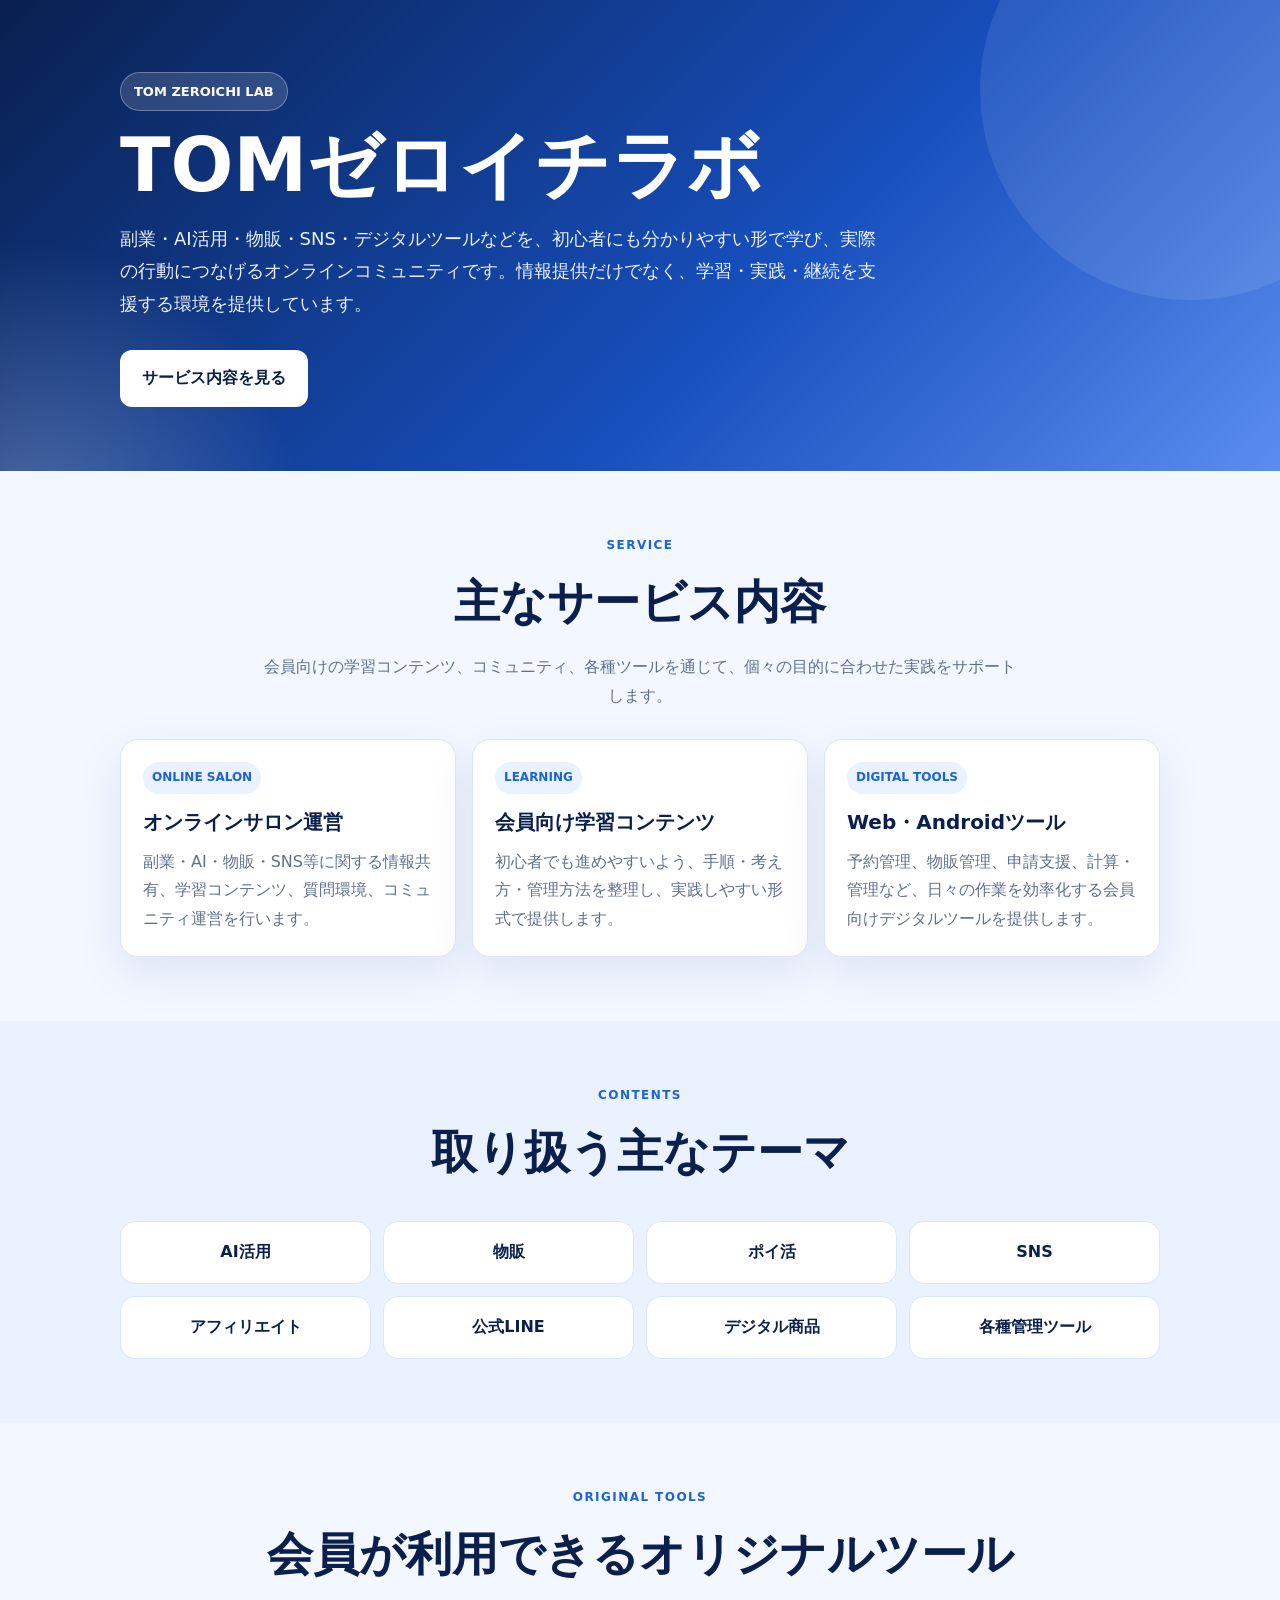
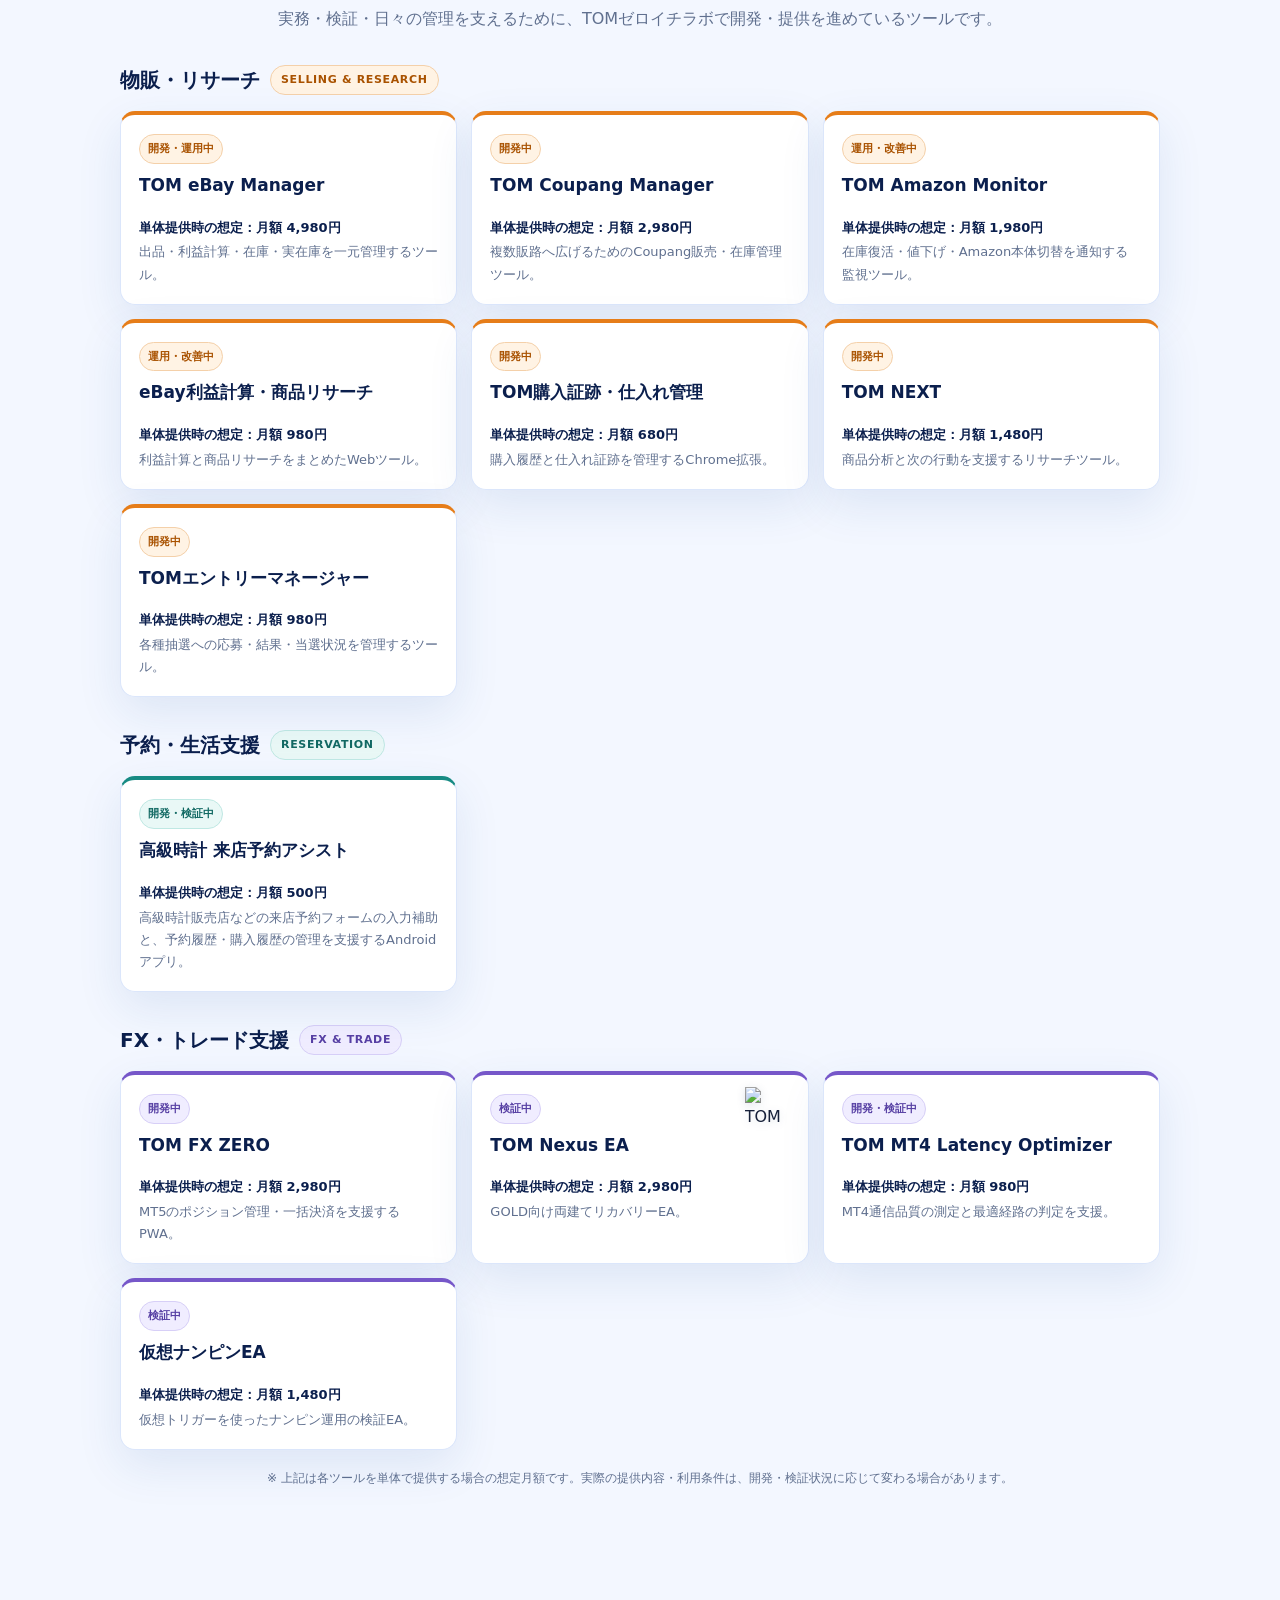
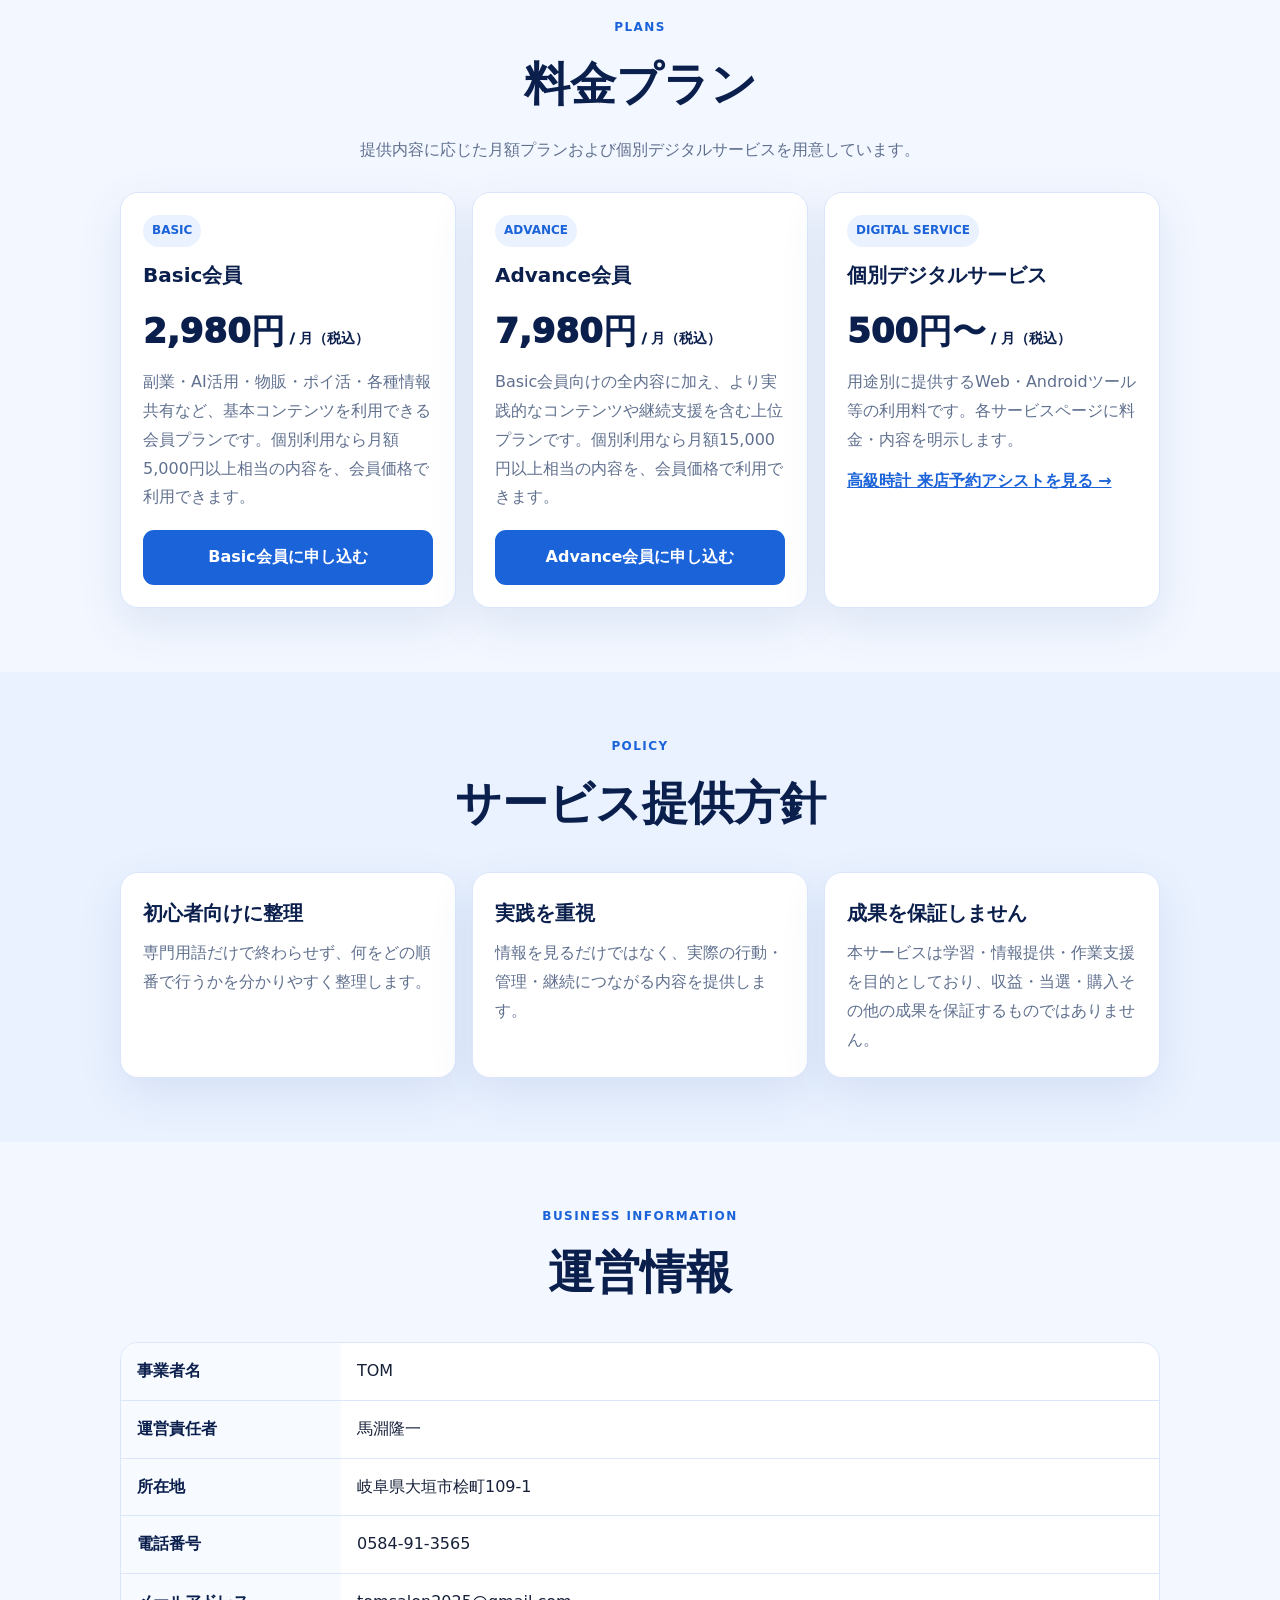
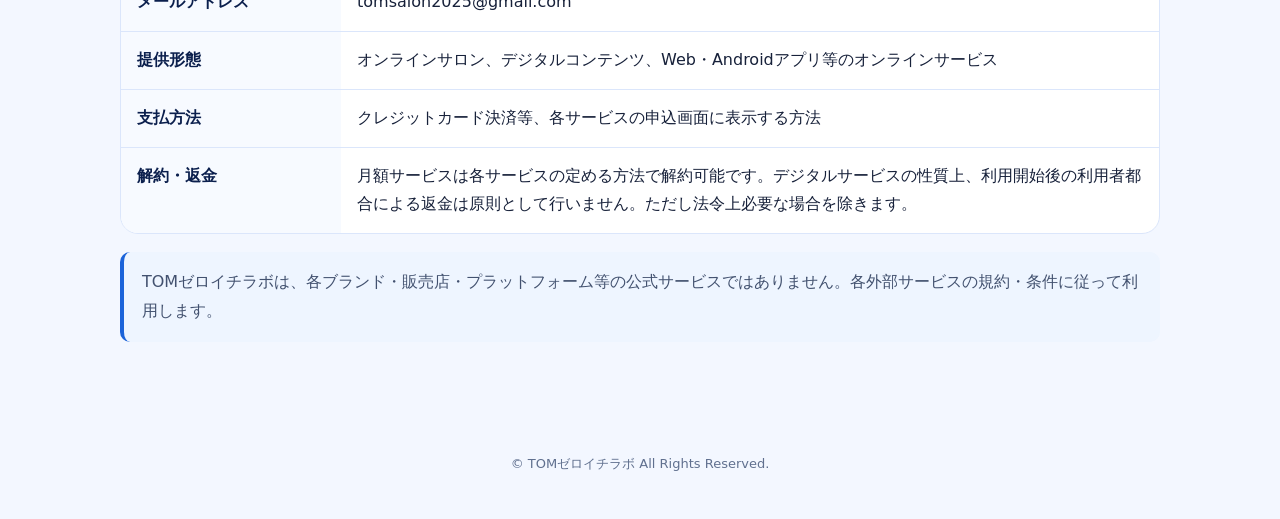
==== commit eb253aaf: "Use supplied TOM Nexus EA logo image" ====
--- a/zeroichi-lab/index.html
+++ b/zeroichi-lab/index.html
@@ -69,7 +69,7 @@
         <h3 class="tool-group-title trade">FX・トレード支援 <span>FX &amp; TRADE</span></h3>
         <div class="tool-catalog">
           <div class="tool-card trade"><span class="tool-status">開発中</span><h3>TOM FX ZERO</h3><span class="tool-price">単体提供時の想定：月額 2,980円</span><p>MT5のポジション管理・一括決済を支援するPWA。</p></div>
-          <div class="tool-card trade has-logo"><svg class="tool-card-logo" viewBox="0 0 120 82" role="img" aria-label="TOM Nexus EA ロゴ"><title>TOM Nexus EA</title><path d="M11 41C26 14 45 14 60 41S94 68 109 41C94 14 75 14 60 41S26 68 11 41Z" fill="none" stroke="#12366f" stroke-width="8" stroke-linecap="round" stroke-linejoin="round"/><path d="M11 41C26 68 45 68 60 41S94 14 109 41" fill="none" stroke="#12366f" stroke-width="8" stroke-linecap="round"/><circle cx="60" cy="41" r="7" fill="#c99a35" stroke="#fff6dd" stroke-width="2"/></svg><span class="tool-status">検証中</span><h3>TOM Nexus EA</h3><span class="tool-price">単体提供時の想定：月額 2,980円</span><p>GOLD向け両建てリカバリーEA。</p></div>
+          <div class="tool-card trade has-logo"><img class="tool-card-logo" src="assets/tom-nexus-ea-logo.png" alt="TOM Nexus EA ロゴ"><span class="tool-status">検証中</span><h3>TOM Nexus EA</h3><span class="tool-price">単体提供時の想定：月額 2,980円</span><p>GOLD向け両建てリカバリーEA。</p></div>
           <div class="tool-card trade"><span class="tool-status">開発・検証中</span><h3>TOM MT4 Latency Optimizer</h3><span class="tool-price">単体提供時の想定：月額 980円</span><p>MT4通信品質の測定と最適経路の判定を支援。</p></div>
           
           <div class="tool-card trade"><span class="tool-status">検証中</span><h3>仮想ナンピンEA</h3><span class="tool-price">単体提供時の想定：月額 1,480円</span><p>仮想トリガーを使ったナンピン運用の検証EA。</p></div>
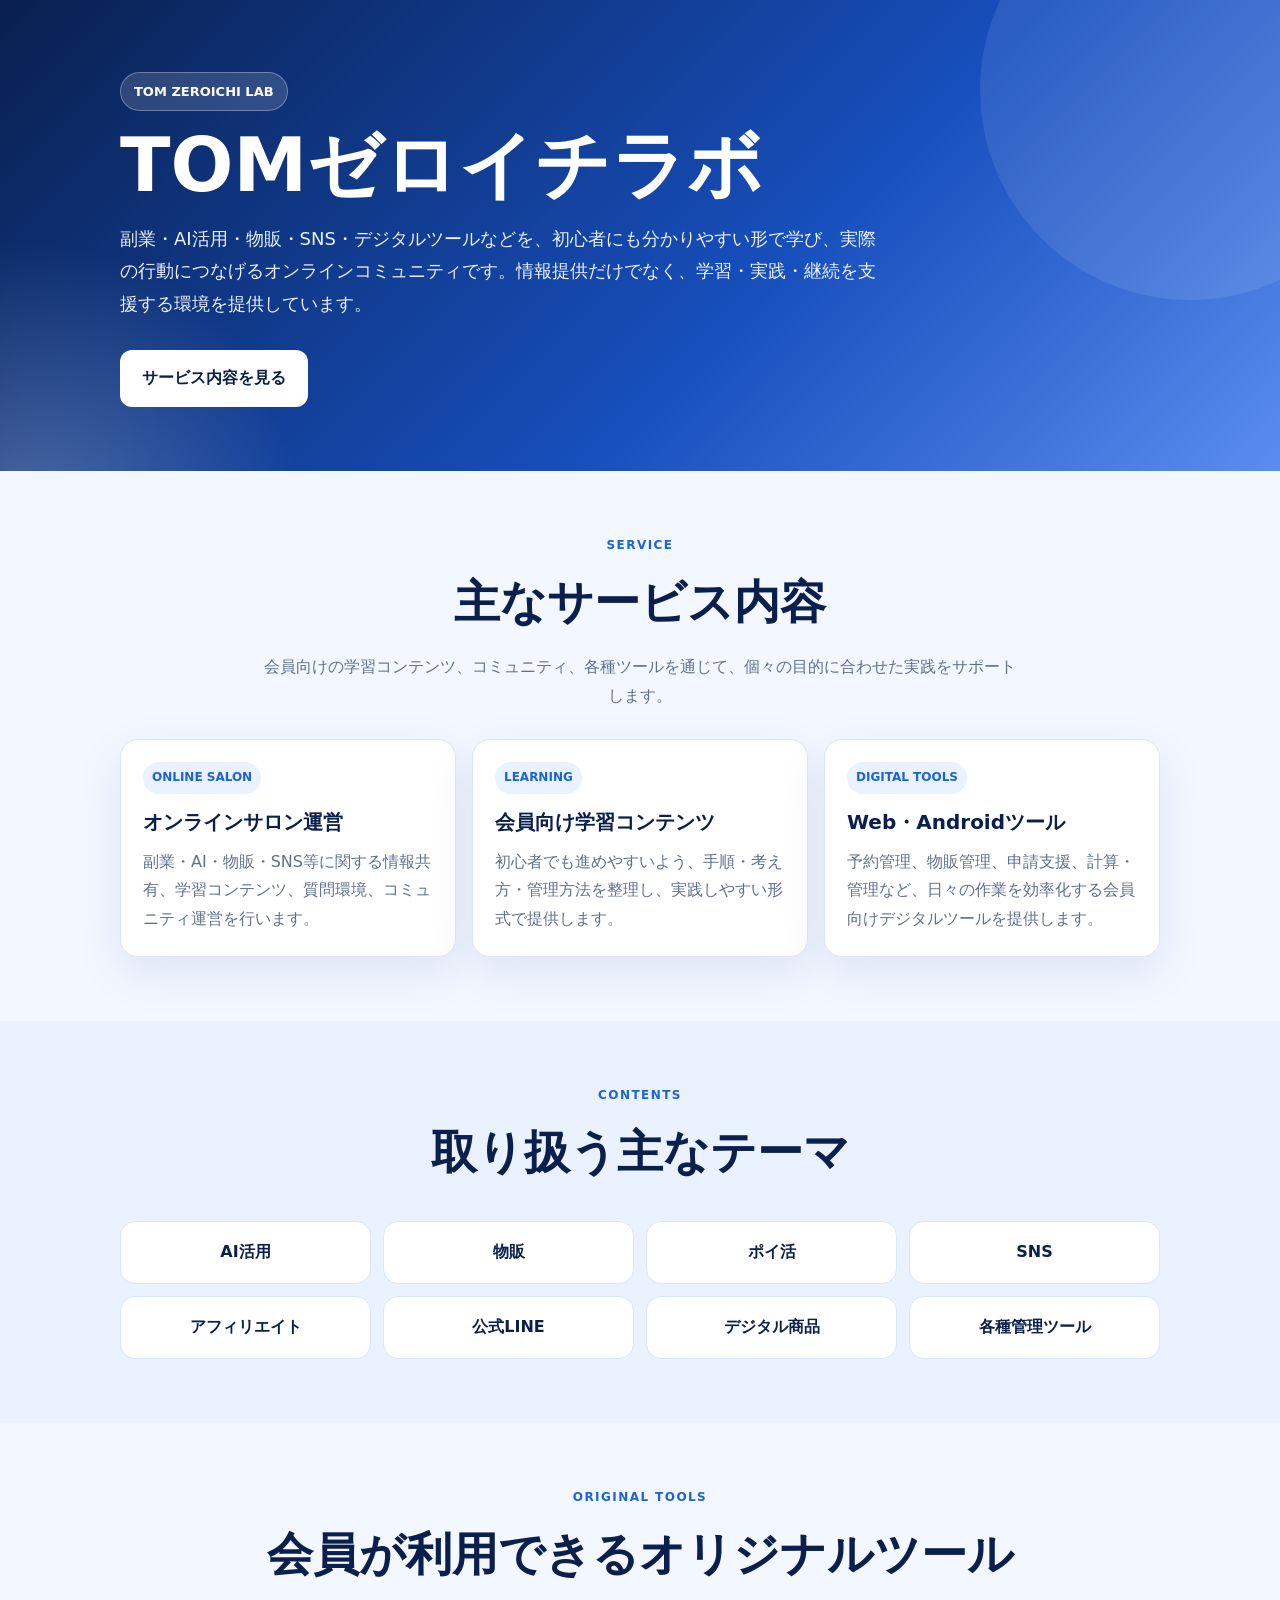
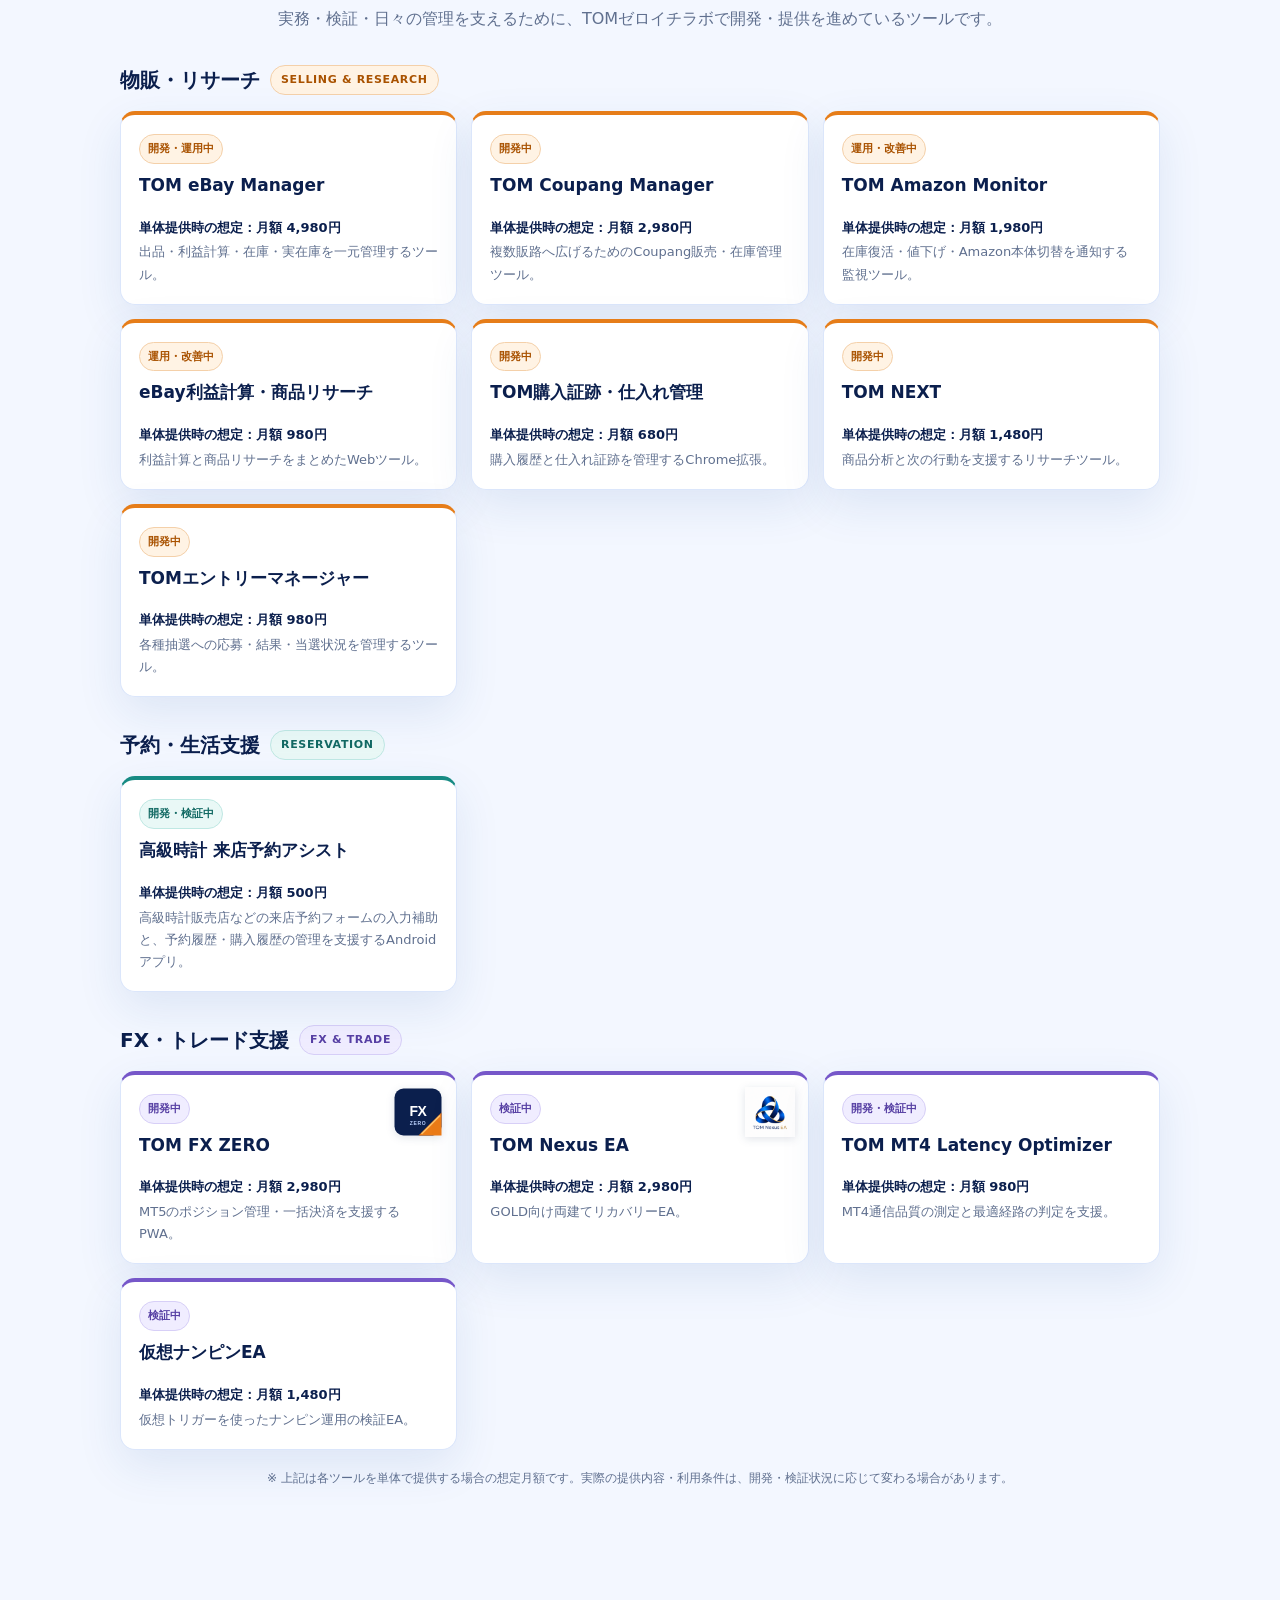
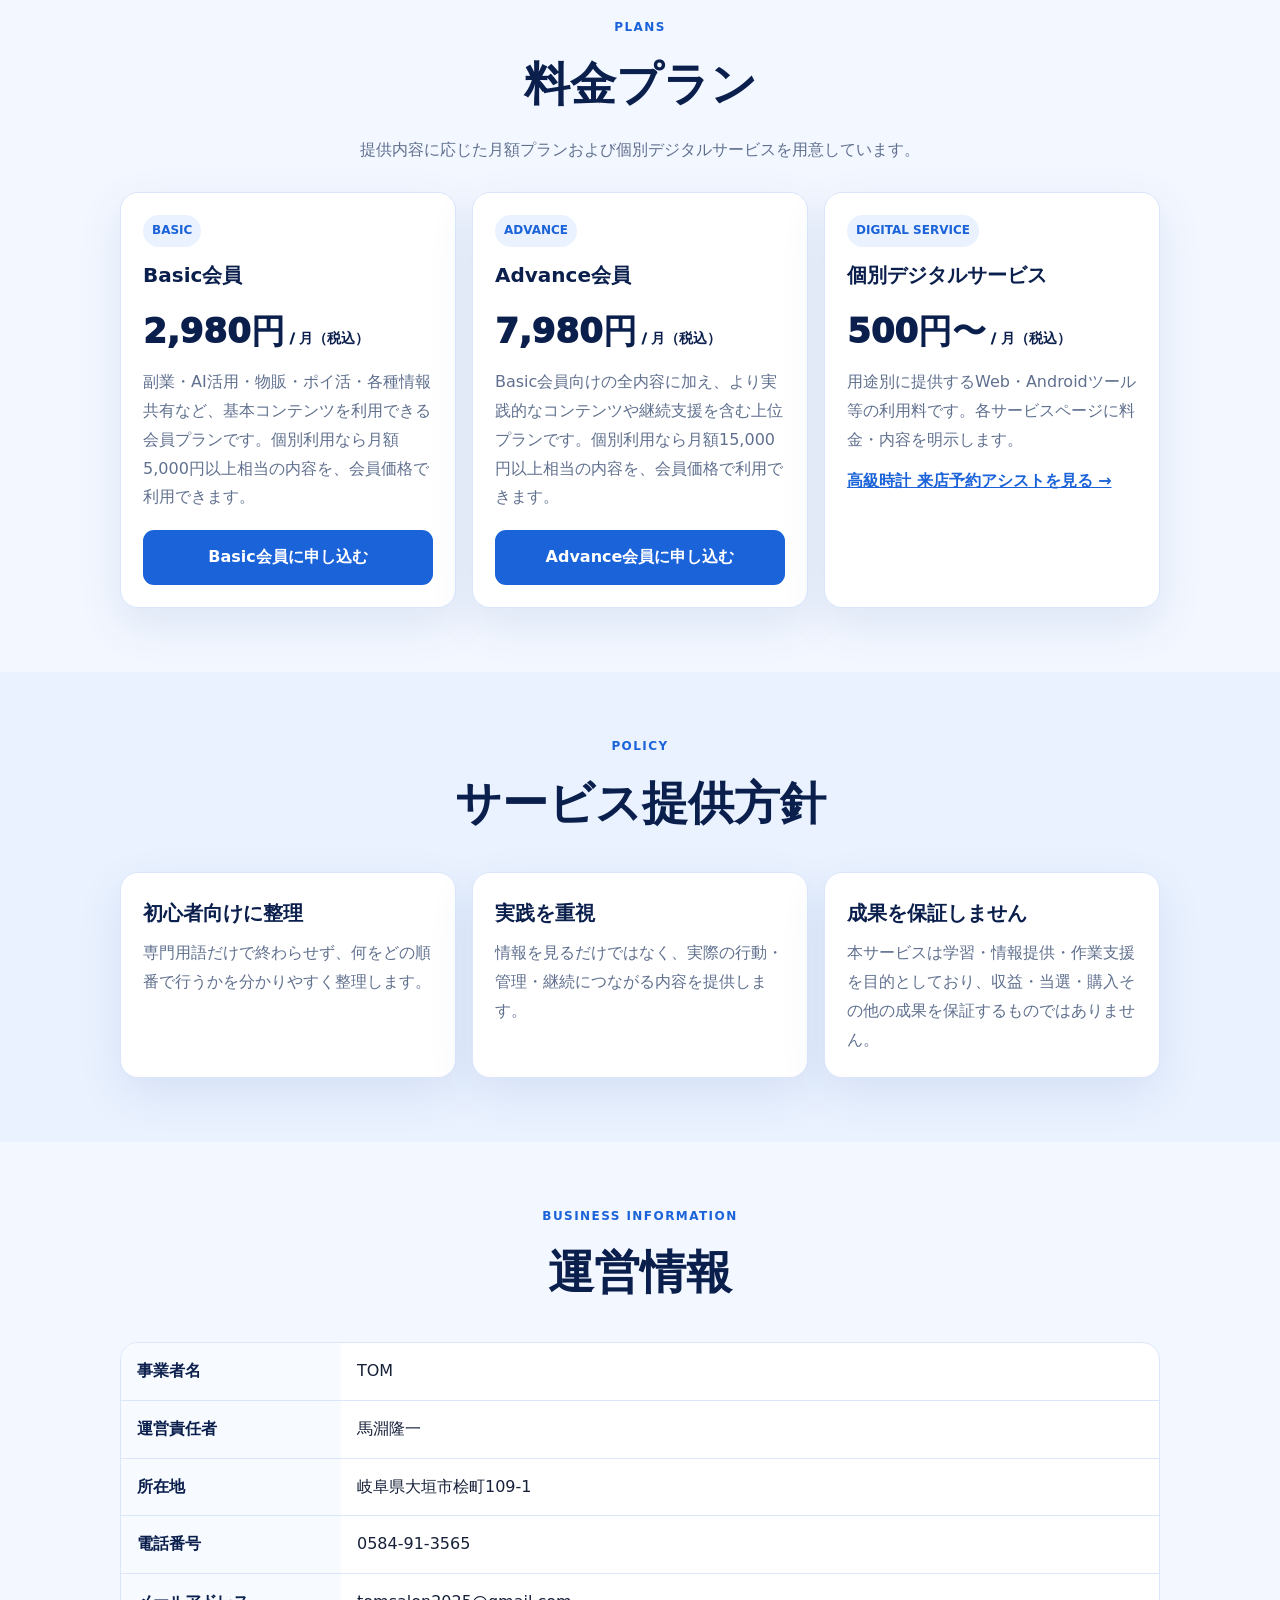
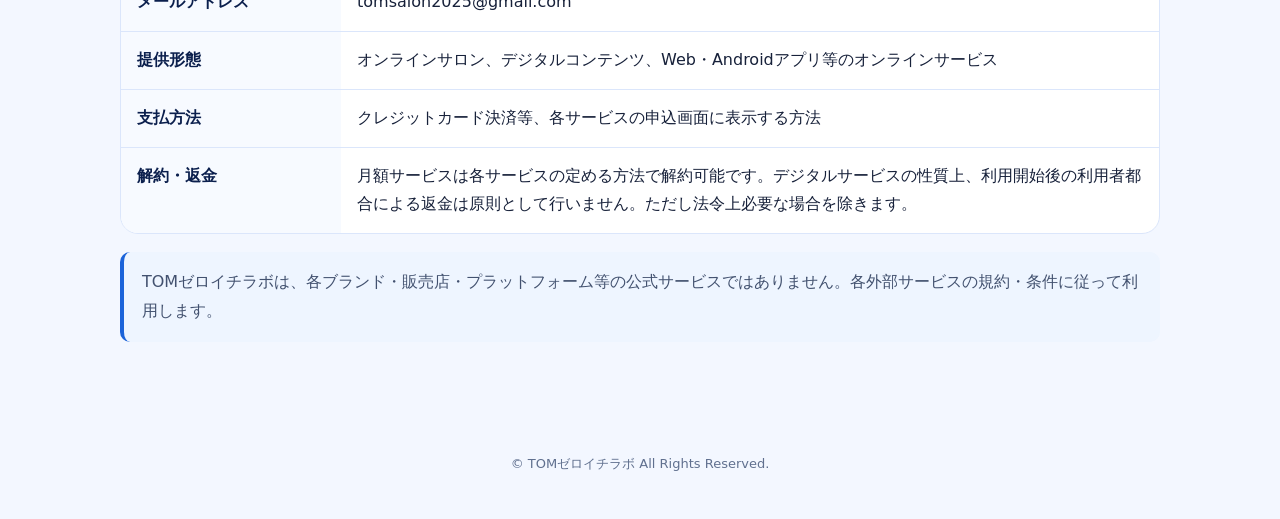
==== commit 687a34c7: "Add TOM FX ZERO logo to tools portal" ====
--- a/zeroichi-lab/index.html
+++ b/zeroichi-lab/index.html
@@ -68,7 +68,7 @@
       <div class="tool-group">
         <h3 class="tool-group-title trade">FX・トレード支援 <span>FX &amp; TRADE</span></h3>
         <div class="tool-catalog">
-          <div class="tool-card trade"><span class="tool-status">開発中</span><h3>TOM FX ZERO</h3><span class="tool-price">単体提供時の想定：月額 2,980円</span><p>MT5のポジション管理・一括決済を支援するPWA。</p></div>
+          <div class="tool-card trade has-logo"><svg class="tool-card-logo" viewBox="0 0 100 100" role="img" aria-label="TOM FX ZERO ロゴ"><title>TOM FX ZERO</title><rect x="3" y="3" width="94" height="94" rx="18" fill="#0b1f4d"/><path d="M51 97H97V51L51 97Z" fill="#eb7b17"/><path d="M57 94L94 57" stroke="#ffcb75" stroke-width="3" opacity=".9"/><text x="50" y="58" text-anchor="middle" fill="#fff" font-family="Arial, sans-serif" font-size="28" font-weight="800" letter-spacing="-1">FX</text><text x="50" y="76" text-anchor="middle" fill="#bcd2ff" font-family="Arial, sans-serif" font-size="10" font-weight="700" letter-spacing="1.4">ZERO</text></svg><span class="tool-status">開発中</span><h3>TOM FX ZERO</h3><span class="tool-price">単体提供時の想定：月額 2,980円</span><p>MT5のポジション管理・一括決済を支援するPWA。</p></div>
           <div class="tool-card trade has-logo"><img class="tool-card-logo" src="assets/tom-nexus-ea-logo.png" alt="TOM Nexus EA ロゴ"><span class="tool-status">検証中</span><h3>TOM Nexus EA</h3><span class="tool-price">単体提供時の想定：月額 2,980円</span><p>GOLD向け両建てリカバリーEA。</p></div>
           <div class="tool-card trade"><span class="tool-status">開発・検証中</span><h3>TOM MT4 Latency Optimizer</h3><span class="tool-price">単体提供時の想定：月額 980円</span><p>MT4通信品質の測定と最適経路の判定を支援。</p></div>
           
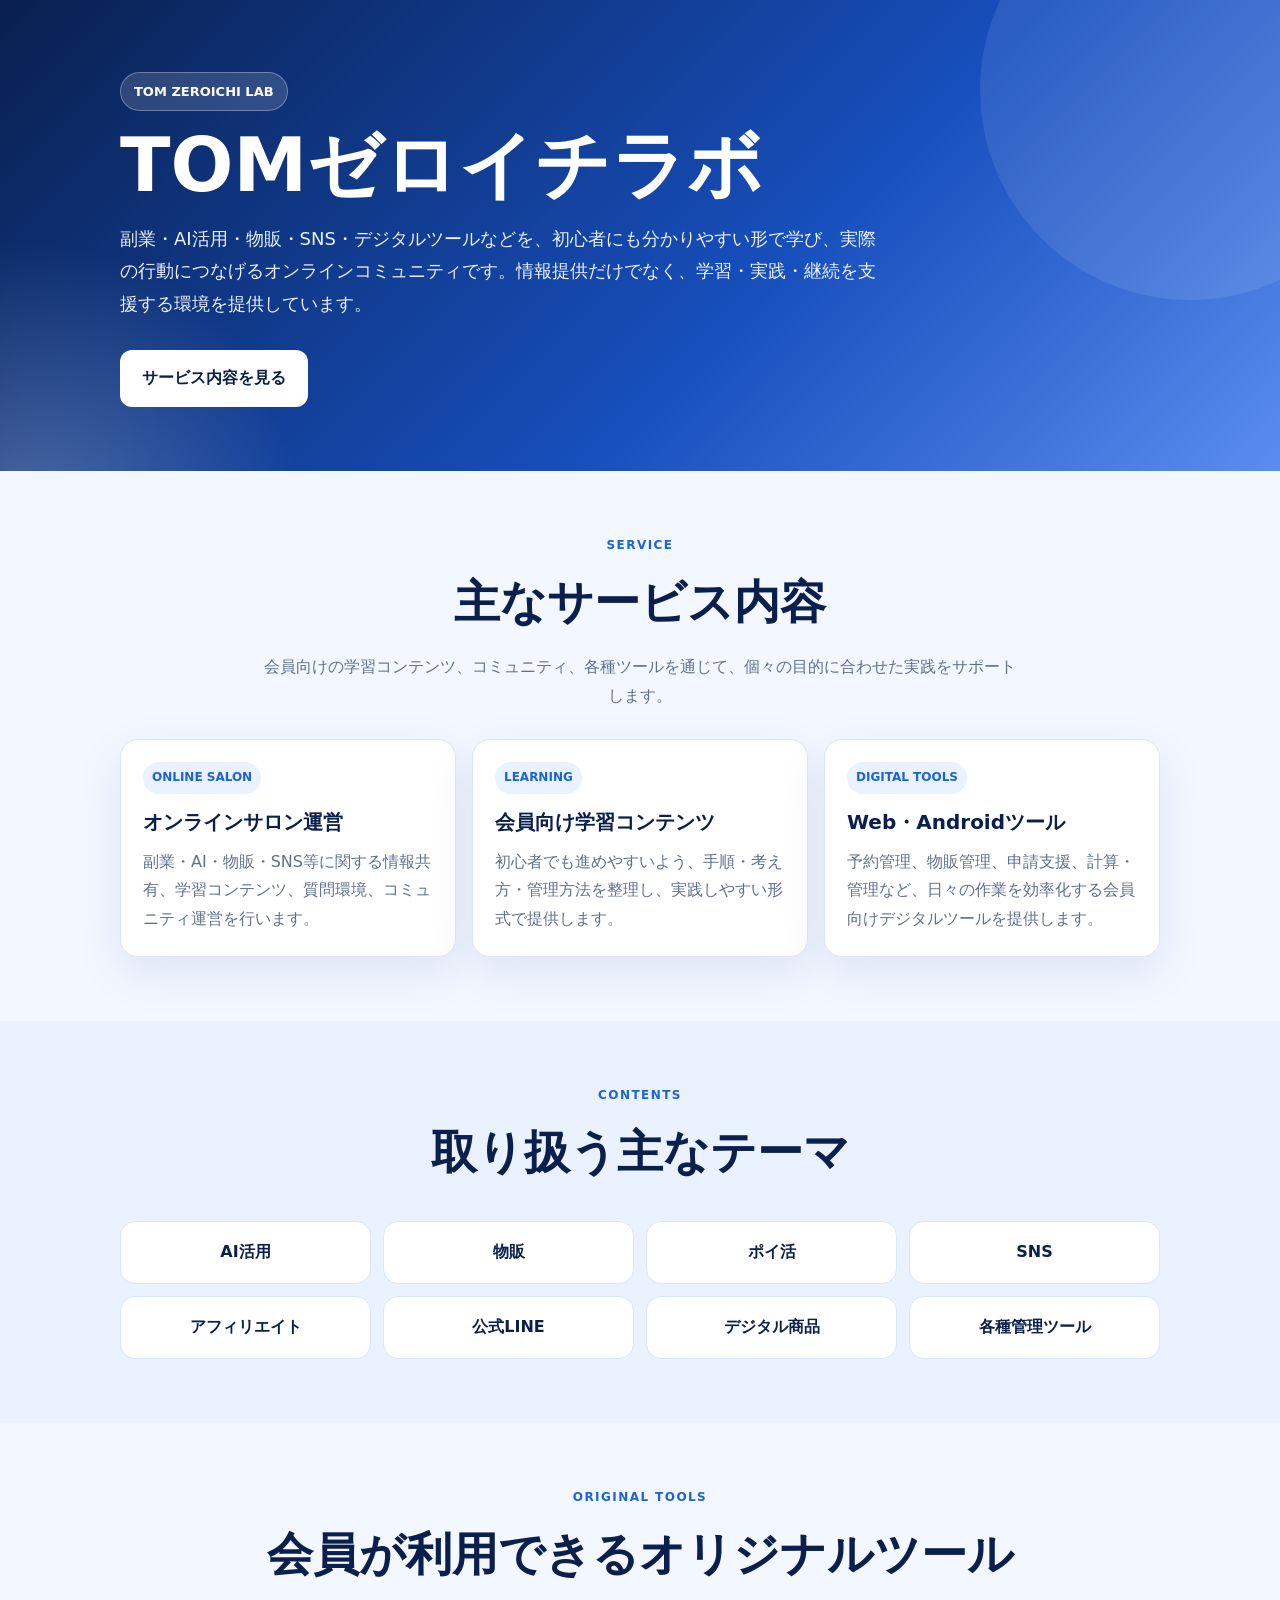
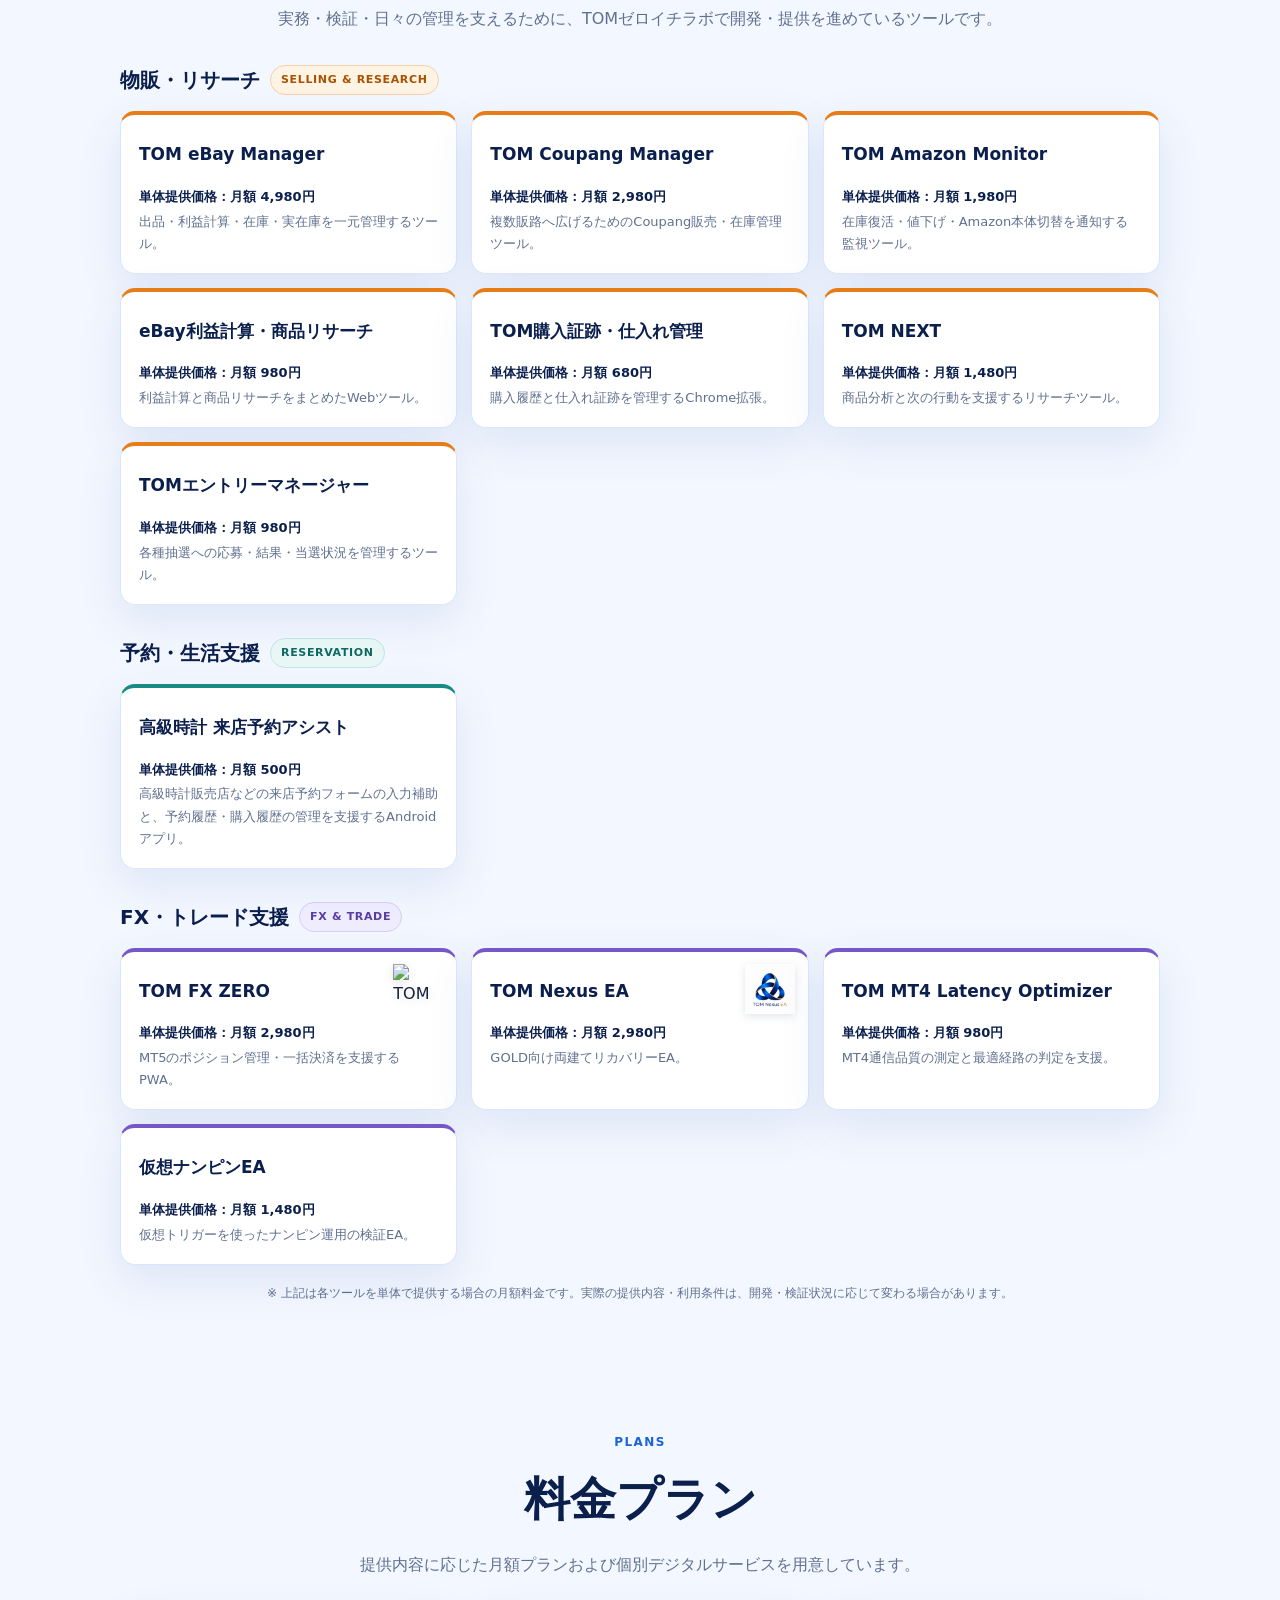
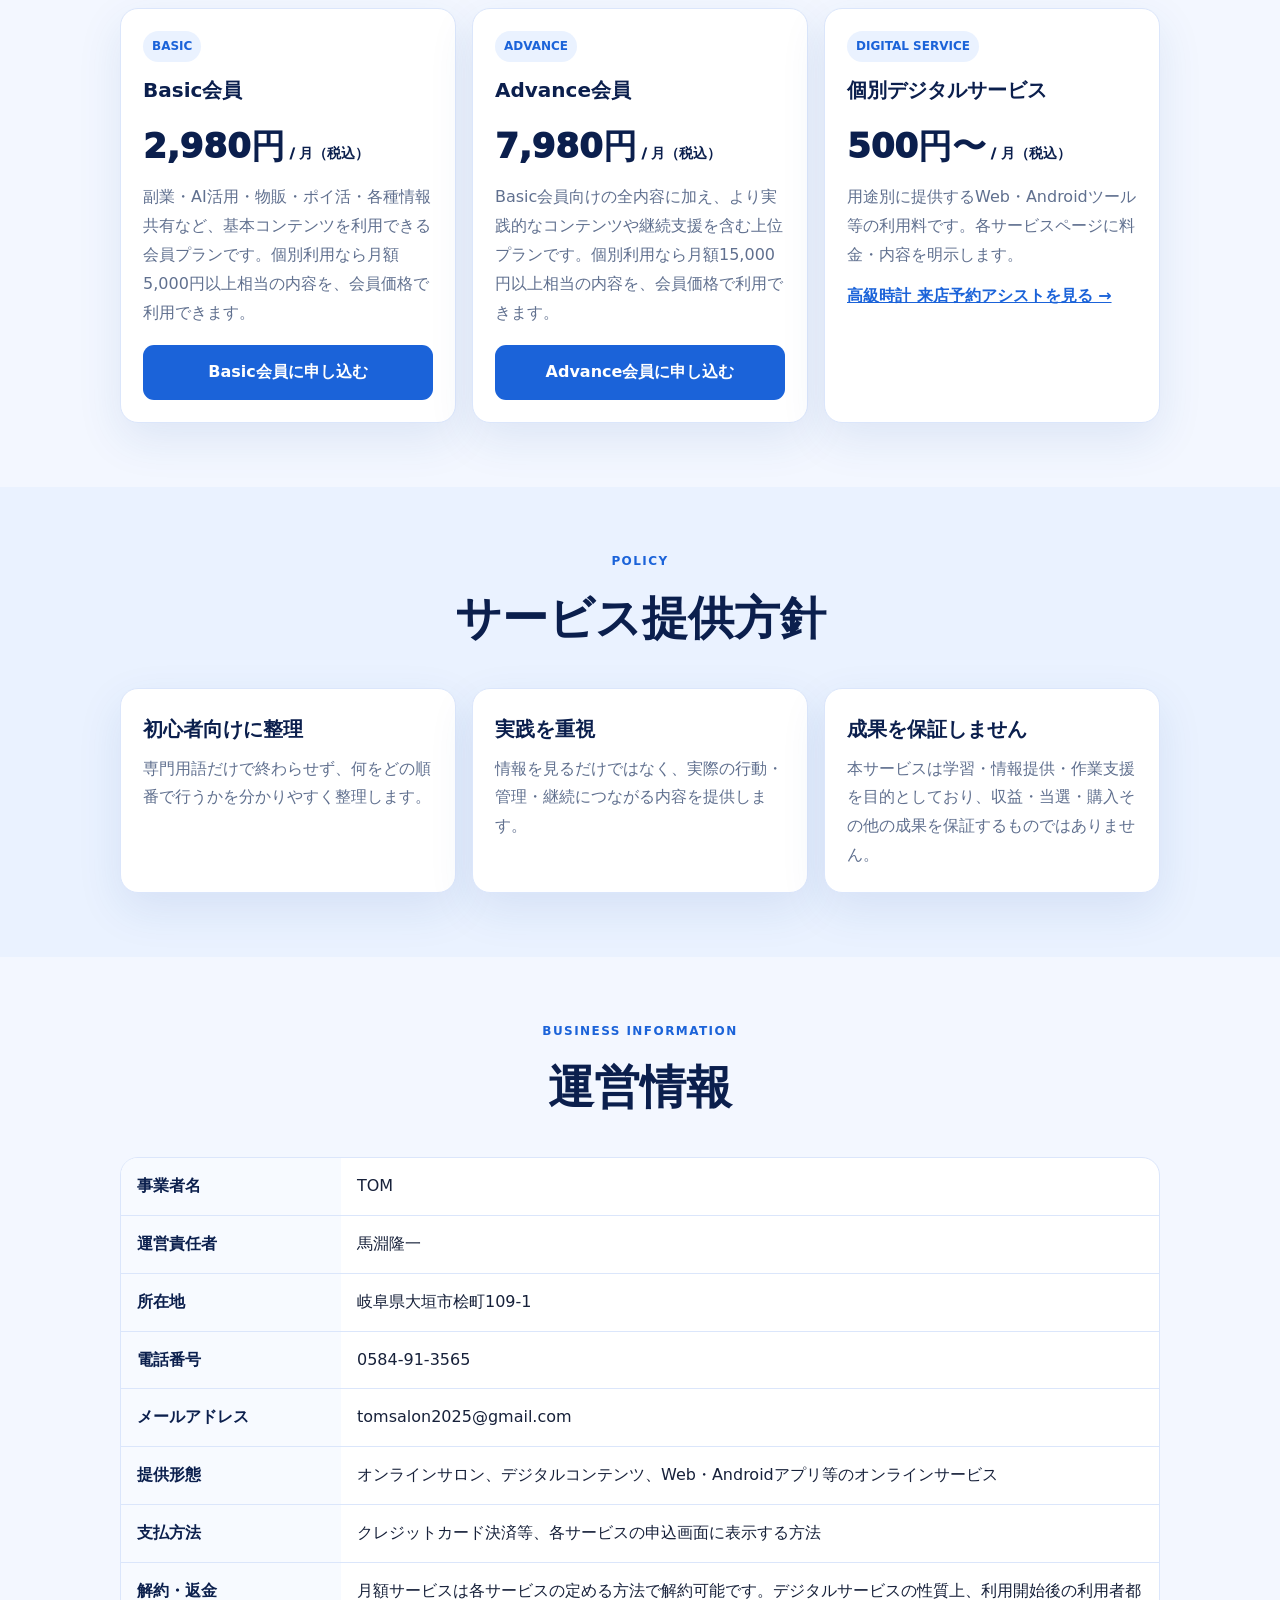
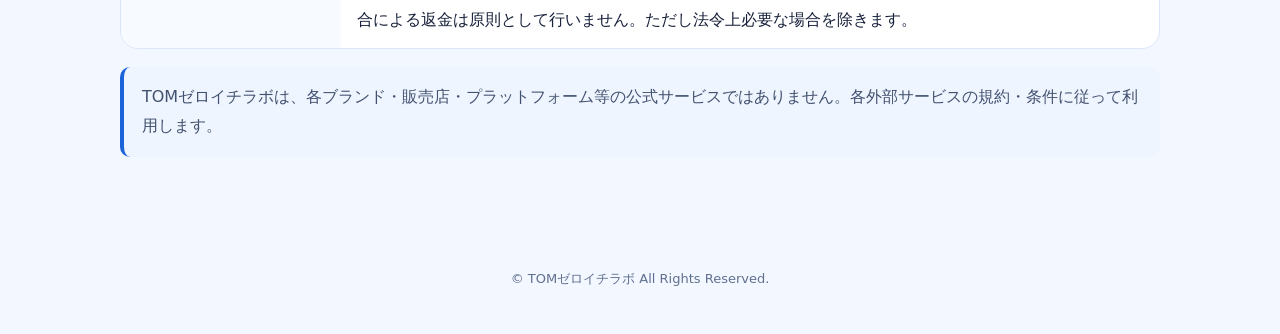
==== commit 1df20ebb: "Update tool cards and FX ZERO logo" ====
--- a/zeroichi-lab/index.html
+++ b/zeroichi-lab/index.html
@@ -50,33 +50,32 @@
       <div class="tool-group">
         <h3 class="tool-group-title selling">物販・リサーチ <span>SELLING &amp; RESEARCH</span></h3>
         <div class="tool-catalog">
-          <div class="tool-card selling"><span class="tool-status">開発・運用中</span><h3>TOM eBay Manager</h3><span class="tool-price">単体提供時の想定：月額 4,980円</span><p>出品・利益計算・在庫・実在庫を一元管理するツール。</p></div>
-          <div class="tool-card selling"><span class="tool-status">開発中</span><h3>TOM Coupang Manager</h3><span class="tool-price">単体提供時の想定：月額 2,980円</span><p>複数販路へ広げるためのCoupang販売・在庫管理ツール。</p></div>
-          <div class="tool-card selling"><span class="tool-status">運用・改善中</span><h3>TOM Amazon Monitor</h3><span class="tool-price">単体提供時の想定：月額 1,980円</span><p>在庫復活・値下げ・Amazon本体切替を通知する監視ツール。</p></div>
-          <div class="tool-card selling"><span class="tool-status">運用・改善中</span><h3>eBay利益計算・商品リサーチ</h3><span class="tool-price">単体提供時の想定：月額 980円</span><p>利益計算と商品リサーチをまとめたWebツール。</p></div>
-          <div class="tool-card selling"><span class="tool-status">開発中</span><h3>TOM購入証跡・仕入れ管理</h3><span class="tool-price">単体提供時の想定：月額 680円</span><p>購入履歴と仕入れ証跡を管理するChrome拡張。</p></div>
-          <div class="tool-card selling"><span class="tool-status">開発中</span><h3>TOM NEXT</h3><span class="tool-price">単体提供時の想定：月額 1,480円</span><p>商品分析と次の行動を支援するリサーチツール。</p></div><div class="tool-card selling"><span class="tool-status">開発中</span><h3>TOMエントリーマネージャー</h3><span class="tool-price">単体提供時の想定：月額 980円</span><p>各種抽選への応募・結果・当選状況を管理するツール。</p></div>
+          <div class="tool-card selling"><h3>TOM eBay Manager</h3><span class="tool-price">単体提供価格：月額 4,980円</span><p>出品・利益計算・在庫・実在庫を一元管理するツール。</p></div>
+          <div class="tool-card selling"><h3>TOM Coupang Manager</h3><span class="tool-price">単体提供価格：月額 2,980円</span><p>複数販路へ広げるためのCoupang販売・在庫管理ツール。</p></div>
+          <div class="tool-card selling"><h3>TOM Amazon Monitor</h3><span class="tool-price">単体提供価格：月額 1,980円</span><p>在庫復活・値下げ・Amazon本体切替を通知する監視ツール。</p></div>
+          <div class="tool-card selling"><h3>eBay利益計算・商品リサーチ</h3><span class="tool-price">単体提供価格：月額 980円</span><p>利益計算と商品リサーチをまとめたWebツール。</p></div>
+          <div class="tool-card selling"><h3>TOM購入証跡・仕入れ管理</h3><span class="tool-price">単体提供価格：月額 680円</span><p>購入履歴と仕入れ証跡を管理するChrome拡張。</p></div>
+          <div class="tool-card selling"><h3>TOM NEXT</h3><span class="tool-price">単体提供価格：月額 1,480円</span><p>商品分析と次の行動を支援するリサーチツール。</p></div><div class="tool-card selling"><h3>TOMエントリーマネージャー</h3><span class="tool-price">単体提供価格：月額 980円</span><p>各種抽選への応募・結果・当選状況を管理するツール。</p></div>
         </div>
       </div>
       <div class="tool-group">
         <h3 class="tool-group-title reserve">予約・生活支援 <span>RESERVATION</span></h3>
         <div class="tool-catalog">
-          
-          <div class="tool-card reserve"><span class="tool-status">開発・検証中</span><h3>高級時計 来店予約アシスト</h3><span class="tool-price">単体提供時の想定：月額 500円</span><p>高級時計販売店などの来店予約フォームの入力補助と、予約履歴・購入履歴の管理を支援するAndroidアプリ。</p></div>
+          <div class="tool-card reserve"><h3>高級時計 来店予約アシスト</h3><span class="tool-price">単体提供価格：月額 500円</span><p>高級時計販売店などの来店予約フォームの入力補助と、予約履歴・購入履歴の管理を支援するAndroidアプリ。</p></div>
         </div>
       </div>
       <div class="tool-group">
         <h3 class="tool-group-title trade">FX・トレード支援 <span>FX &amp; TRADE</span></h3>
         <div class="tool-catalog">
-          <div class="tool-card trade has-logo"><svg class="tool-card-logo" viewBox="0 0 100 100" role="img" aria-label="TOM FX ZERO ロゴ"><title>TOM FX ZERO</title><rect x="3" y="3" width="94" height="94" rx="18" fill="#0b1f4d"/><path d="M51 97H97V51L51 97Z" fill="#eb7b17"/><path d="M57 94L94 57" stroke="#ffcb75" stroke-width="3" opacity=".9"/><text x="50" y="58" text-anchor="middle" fill="#fff" font-family="Arial, sans-serif" font-size="28" font-weight="800" letter-spacing="-1">FX</text><text x="50" y="76" text-anchor="middle" fill="#bcd2ff" font-family="Arial, sans-serif" font-size="10" font-weight="700" letter-spacing="1.4">ZERO</text></svg><span class="tool-status">開発中</span><h3>TOM FX ZERO</h3><span class="tool-price">単体提供時の想定：月額 2,980円</span><p>MT5のポジション管理・一括決済を支援するPWA。</p></div>
-          <div class="tool-card trade has-logo"><img class="tool-card-logo" src="assets/tom-nexus-ea-logo.png" alt="TOM Nexus EA ロゴ"><span class="tool-status">検証中</span><h3>TOM Nexus EA</h3><span class="tool-price">単体提供時の想定：月額 2,980円</span><p>GOLD向け両建てリカバリーEA。</p></div>
-          <div class="tool-card trade"><span class="tool-status">開発・検証中</span><h3>TOM MT4 Latency Optimizer</h3><span class="tool-price">単体提供時の想定：月額 980円</span><p>MT4通信品質の測定と最適経路の判定を支援。</p></div>
+          <div class="tool-card trade has-logo"><img class="tool-card-logo" src="assets/tom-fx-zero.png" alt="TOM FX ZERO ロゴ"><h3>TOM FX ZERO</h3><span class="tool-price">単体提供価格：月額 2,980円</span><p>MT5のポジション管理・一括決済を支援するPWA。</p></div>
+          <div class="tool-card trade has-logo"><img class="tool-card-logo" src="assets/tom-nexus-ea-logo.png" alt="TOM Nexus EA ロゴ"><h3>TOM Nexus EA</h3><span class="tool-price">単体提供価格：月額 2,980円</span><p>GOLD向け両建てリカバリーEA。</p></div>
+          <div class="tool-card trade"><h3>TOM MT4 Latency Optimizer</h3><span class="tool-price">単体提供価格：月額 980円</span><p>MT4通信品質の測定と最適経路の判定を支援。</p></div>
           
-          <div class="tool-card trade"><span class="tool-status">検証中</span><h3>仮想ナンピンEA</h3><span class="tool-price">単体提供時の想定：月額 1,480円</span><p>仮想トリガーを使ったナンピン運用の検証EA。</p></div>
+          <div class="tool-card trade"><h3>仮想ナンピンEA</h3><span class="tool-price">単体提供価格：月額 1,480円</span><p>仮想トリガーを使ったナンピン運用の検証EA。</p></div>
         </div>
       </div>
     </div>
-    <p class="value-note">※ 上記は各ツールを単体で提供する場合の想定月額です。実際の提供内容・利用条件は、開発・検証状況に応じて変わる場合があります。</p>
+    <p class="value-note">※ 上記は各ツールを単体で提供する場合の月額料金です。実際の提供内容・利用条件は、開発・検証状況に応じて変わる場合があります。</p>
   </div>
 </section>
 
@@ -137,4 +136,4 @@
 })();
 </script>
 </body>
-</html>+</html>
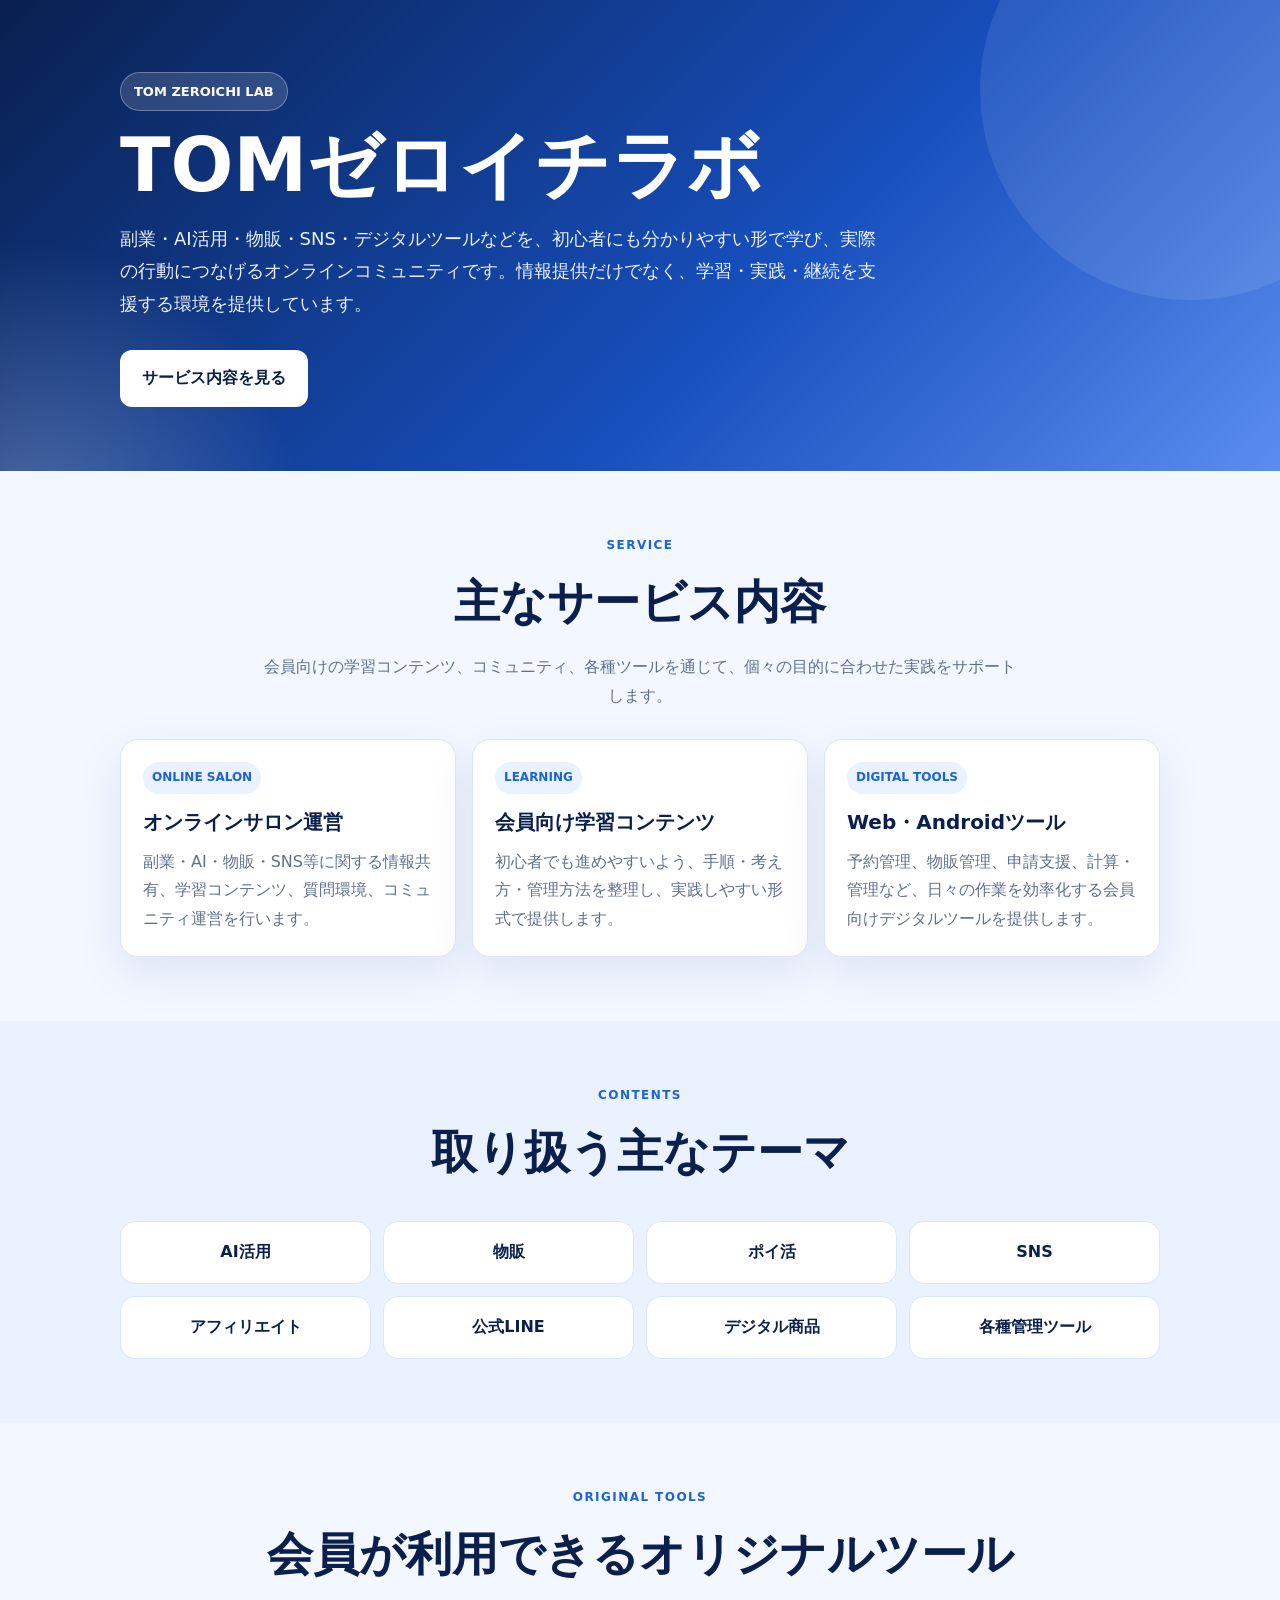
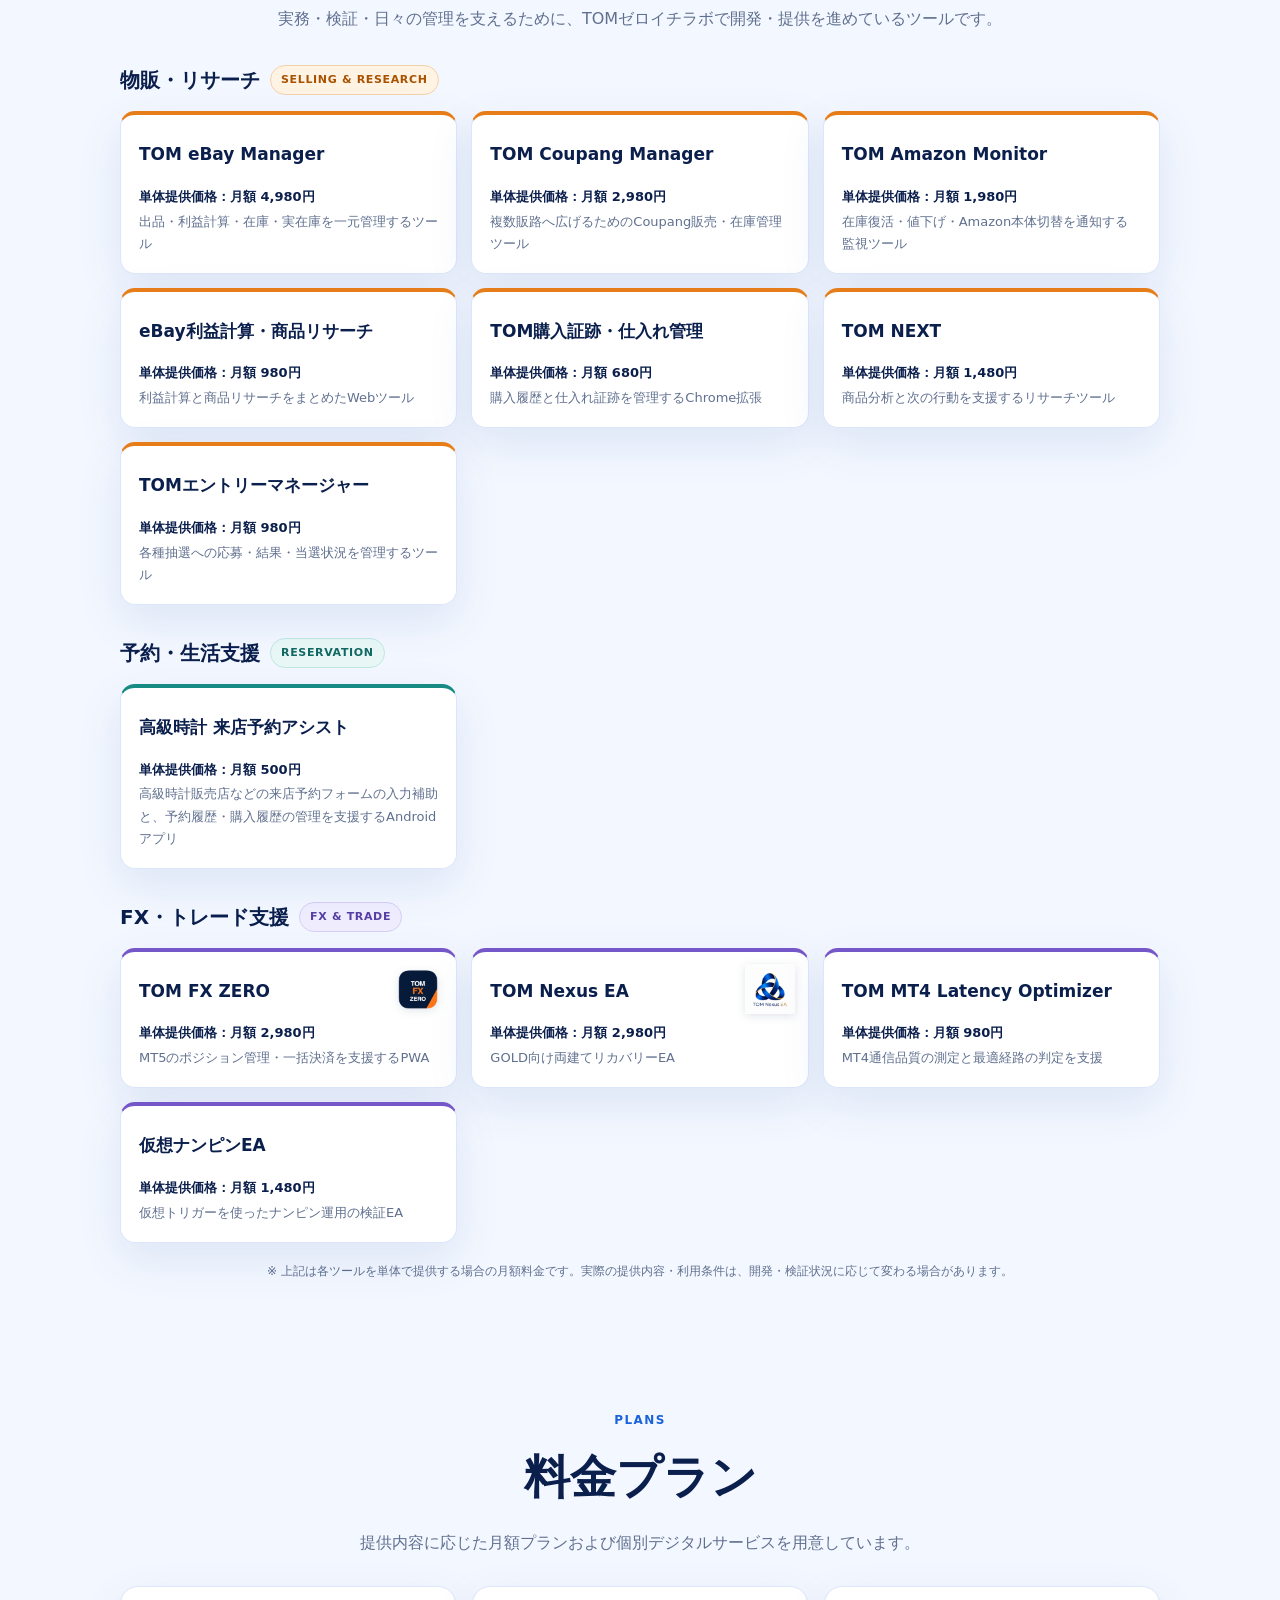
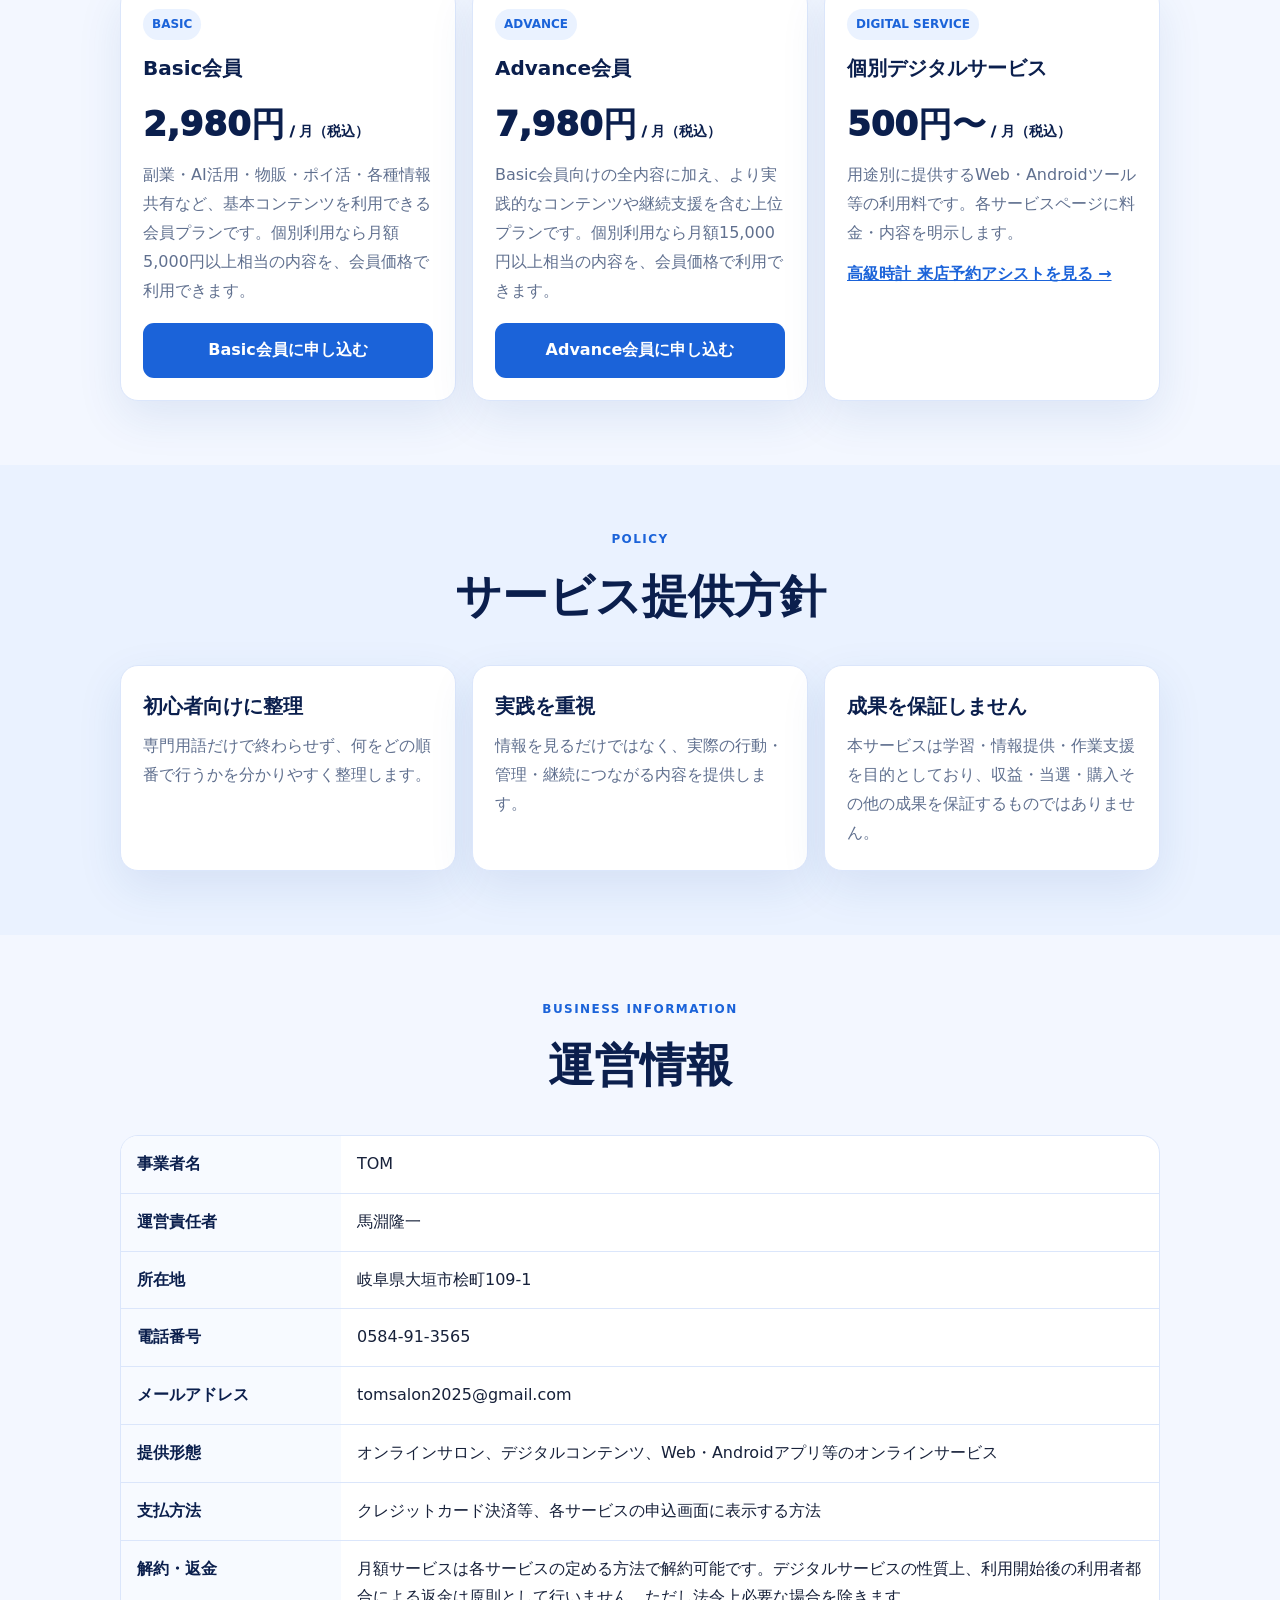
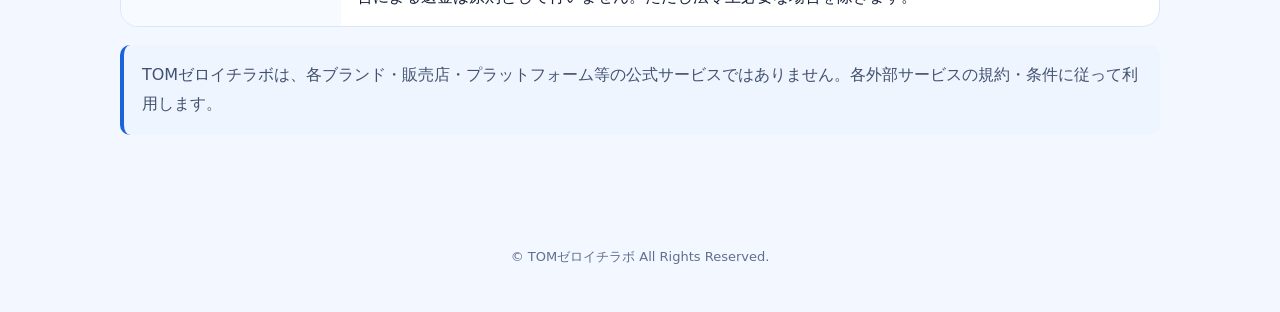
==== commit 265e7e15: "Remove periods from tool descriptions" ====
--- a/zeroichi-lab/index.html
+++ b/zeroichi-lab/index.html
@@ -50,28 +50,28 @@
       <div class="tool-group">
         <h3 class="tool-group-title selling">物販・リサーチ <span>SELLING &amp; RESEARCH</span></h3>
         <div class="tool-catalog">
-          <div class="tool-card selling"><h3>TOM eBay Manager</h3><span class="tool-price">単体提供価格：月額 4,980円</span><p>出品・利益計算・在庫・実在庫を一元管理するツール。</p></div>
-          <div class="tool-card selling"><h3>TOM Coupang Manager</h3><span class="tool-price">単体提供価格：月額 2,980円</span><p>複数販路へ広げるためのCoupang販売・在庫管理ツール。</p></div>
-          <div class="tool-card selling"><h3>TOM Amazon Monitor</h3><span class="tool-price">単体提供価格：月額 1,980円</span><p>在庫復活・値下げ・Amazon本体切替を通知する監視ツール。</p></div>
-          <div class="tool-card selling"><h3>eBay利益計算・商品リサーチ</h3><span class="tool-price">単体提供価格：月額 980円</span><p>利益計算と商品リサーチをまとめたWebツール。</p></div>
-          <div class="tool-card selling"><h3>TOM購入証跡・仕入れ管理</h3><span class="tool-price">単体提供価格：月額 680円</span><p>購入履歴と仕入れ証跡を管理するChrome拡張。</p></div>
-          <div class="tool-card selling"><h3>TOM NEXT</h3><span class="tool-price">単体提供価格：月額 1,480円</span><p>商品分析と次の行動を支援するリサーチツール。</p></div><div class="tool-card selling"><h3>TOMエントリーマネージャー</h3><span class="tool-price">単体提供価格：月額 980円</span><p>各種抽選への応募・結果・当選状況を管理するツール。</p></div>
+          <div class="tool-card selling"><h3>TOM eBay Manager</h3><span class="tool-price">単体提供価格：月額 4,980円</span><p>出品・利益計算・在庫・実在庫を一元管理するツール</p></div>
+          <div class="tool-card selling"><h3>TOM Coupang Manager</h3><span class="tool-price">単体提供価格：月額 2,980円</span><p>複数販路へ広げるためのCoupang販売・在庫管理ツール</p></div>
+          <div class="tool-card selling"><h3>TOM Amazon Monitor</h3><span class="tool-price">単体提供価格：月額 1,980円</span><p>在庫復活・値下げ・Amazon本体切替を通知する監視ツール</p></div>
+          <div class="tool-card selling"><h3>eBay利益計算・商品リサーチ</h3><span class="tool-price">単体提供価格：月額 980円</span><p>利益計算と商品リサーチをまとめたWebツール</p></div>
+          <div class="tool-card selling"><h3>TOM購入証跡・仕入れ管理</h3><span class="tool-price">単体提供価格：月額 680円</span><p>購入履歴と仕入れ証跡を管理するChrome拡張</p></div>
+          <div class="tool-card selling"><h3>TOM NEXT</h3><span class="tool-price">単体提供価格：月額 1,480円</span><p>商品分析と次の行動を支援するリサーチツール</p></div><div class="tool-card selling"><h3>TOMエントリーマネージャー</h3><span class="tool-price">単体提供価格：月額 980円</span><p>各種抽選への応募・結果・当選状況を管理するツール</p></div>
         </div>
       </div>
       <div class="tool-group">
         <h3 class="tool-group-title reserve">予約・生活支援 <span>RESERVATION</span></h3>
         <div class="tool-catalog">
-          <div class="tool-card reserve"><h3>高級時計 来店予約アシスト</h3><span class="tool-price">単体提供価格：月額 500円</span><p>高級時計販売店などの来店予約フォームの入力補助と、予約履歴・購入履歴の管理を支援するAndroidアプリ。</p></div>
+          <div class="tool-card reserve"><h3>高級時計 来店予約アシスト</h3><span class="tool-price">単体提供価格：月額 500円</span><p>高級時計販売店などの来店予約フォームの入力補助と、予約履歴・購入履歴の管理を支援するAndroidアプリ</p></div>
         </div>
       </div>
       <div class="tool-group">
         <h3 class="tool-group-title trade">FX・トレード支援 <span>FX &amp; TRADE</span></h3>
         <div class="tool-catalog">
-          <div class="tool-card trade has-logo"><img class="tool-card-logo" src="assets/tom-fx-zero.png" alt="TOM FX ZERO ロゴ"><h3>TOM FX ZERO</h3><span class="tool-price">単体提供価格：月額 2,980円</span><p>MT5のポジション管理・一括決済を支援するPWA。</p></div>
-          <div class="tool-card trade has-logo"><img class="tool-card-logo" src="assets/tom-nexus-ea-logo.png" alt="TOM Nexus EA ロゴ"><h3>TOM Nexus EA</h3><span class="tool-price">単体提供価格：月額 2,980円</span><p>GOLD向け両建てリカバリーEA。</p></div>
-          <div class="tool-card trade"><h3>TOM MT4 Latency Optimizer</h3><span class="tool-price">単体提供価格：月額 980円</span><p>MT4通信品質の測定と最適経路の判定を支援。</p></div>
+          <div class="tool-card trade has-logo"><img class="tool-card-logo" src="assets/tom-fx-zero.png" alt="TOM FX ZERO ロゴ"><h3>TOM FX ZERO</h3><span class="tool-price">単体提供価格：月額 2,980円</span><p>MT5のポジション管理・一括決済を支援するPWA</p></div>
+          <div class="tool-card trade has-logo"><img class="tool-card-logo" src="assets/tom-nexus-ea-logo.png" alt="TOM Nexus EA ロゴ"><h3>TOM Nexus EA</h3><span class="tool-price">単体提供価格：月額 2,980円</span><p>GOLD向け両建てリカバリーEA</p></div>
+          <div class="tool-card trade"><h3>TOM MT4 Latency Optimizer</h3><span class="tool-price">単体提供価格：月額 980円</span><p>MT4通信品質の測定と最適経路の判定を支援</p></div>
           
-          <div class="tool-card trade"><h3>仮想ナンピンEA</h3><span class="tool-price">単体提供価格：月額 1,480円</span><p>仮想トリガーを使ったナンピン運用の検証EA。</p></div>
+          <div class="tool-card trade"><h3>仮想ナンピンEA</h3><span class="tool-price">単体提供価格：月額 1,480円</span><p>仮想トリガーを使ったナンピン運用の検証EA</p></div>
         </div>
       </div>
     </div>
